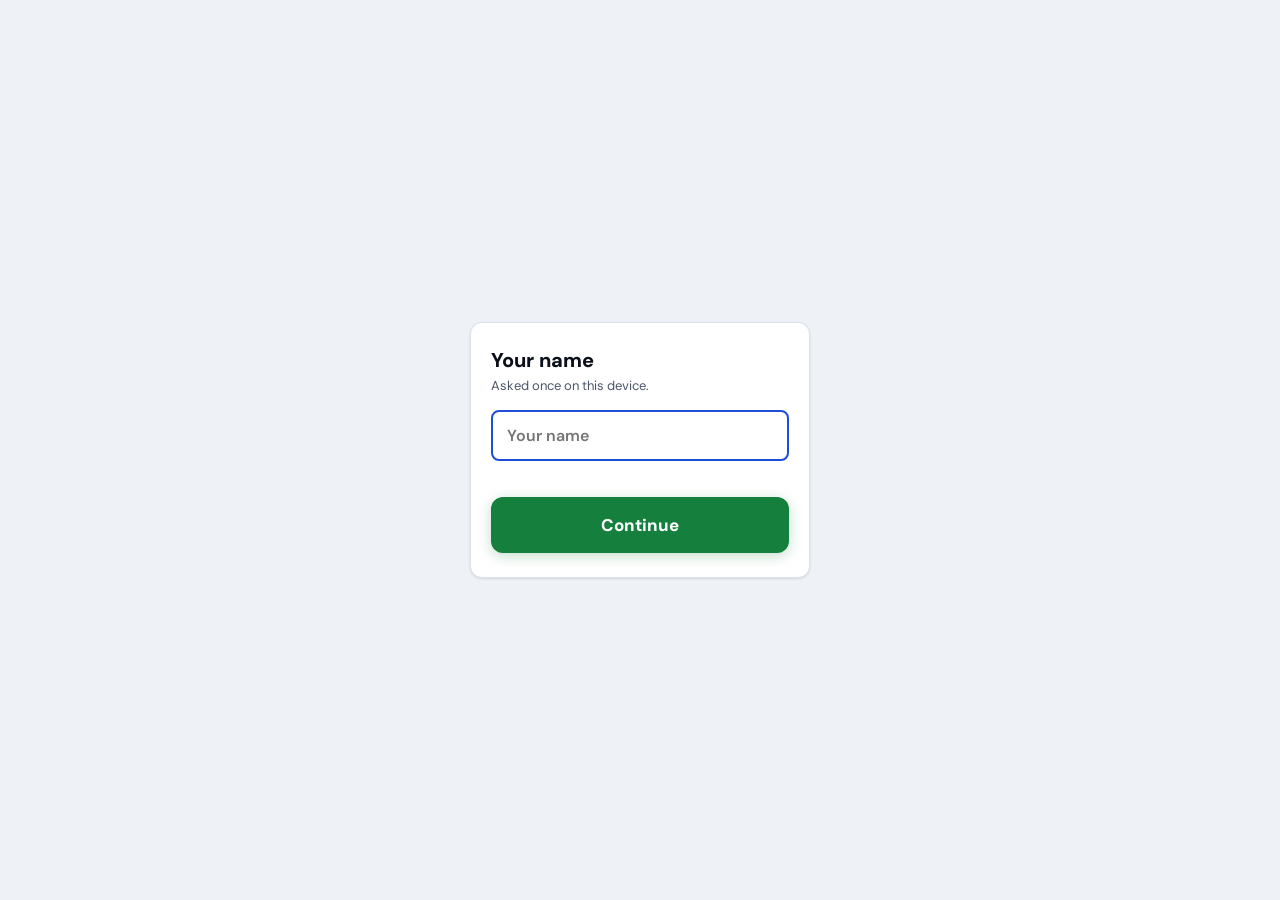
==== index.html @ d36a754a "Make dispatch and LR saves instant; show cached board on open Saves now update the screen immediatel" ====
<!DOCTYPE html>
<html lang="en">
<head>
<meta charset="UTF-8"/>
<meta name="viewport" content="width=device-width,initial-scale=1,maximum-scale=1,user-scalable=no"/>
<meta name="mobile-web-app-capable" content="yes"/>
<meta name="apple-mobile-web-app-capable" content="yes"/>
<title>Gate Dispatch · SNT</title>
<link rel="preconnect" href="https://fonts.googleapis.com"/>
<link rel="preconnect" href="https://script.google.com"/>
<link rel="preconnect" href="https://script.googleusercontent.com" crossorigin/>
<link href="https://fonts.googleapis.com/css2?family=Barlow+Condensed:wght@600;700;800&family=DM+Sans:wght@400;500;600;700&display=swap" rel="stylesheet"/>
<link rel="stylesheet" href="app.css"/>
</head>
<body>

<header class="app-bar">
  <span class="bar-logo">SNT</span>
  <span class="bar-title">Gate Dispatch</span>
  <span class="status-dot" id="statusDot"></span>
  <span class="bar-clock" id="clock">--:--</span>
  <button class="who-btn" id="whoBtn" onclick="showGate('')"></button>
  <button class="refresh-btn" id="refreshBtn" onclick="loadData()" aria-label="Refresh">↻</button>
</header>

<div class="veh-panel" id="vehPanel">
  <button class="veh-toggle" onclick="document.getElementById('vehPanel').classList.toggle('open')">
    <span style="font-size:20px">🚛</span>
    <span class="veh-toggle-title">Vehicle Load · today</span>
    <span class="veh-toggle-summary" id="vehSummary">–</span>
    <span class="veh-toggle-chevron">⌄</span>
  </button>
  <div class="veh-body">
    <div class="veh-row">
      <div class="veh-card big"><span class="veh-icon">🚛</span><span class="veh-name">BIG</span>
        <span class="veh-cases" id="bigCases">0</span><span class="veh-cases-label">cases</span></div>
      <div class="veh-card small"><span class="veh-icon">🚐</span><span class="veh-name">SMALL</span>
        <span class="veh-cases" id="smallCases">0</span><span class="veh-cases-label">cases</span></div>
    </div>
  </div>
</div>

<div class="chips-row" id="chips"></div>

<div class="tab-row">
  <button class="tab-btn active no-urgent" id="tabPending" onclick="setTab('pending')">Pending <span class="tab-badge" id="cntPending">0</span></button>
  <button class="tab-btn no-urgent" id="tabDone" onclick="setTab('done')">Dispatched today <span class="tab-badge" id="cntDone">0</span></button>
</div>

<div class="search-row">
  <span class="search-icon">🔍</span>
  <input type="search" id="searchInput" class="search-input" placeholder="Search party name, bill no, city…" oninput="render()"/>
</div>

<main class="list" id="list">
  <div class="empty"><div class="empty-icon">🔌</div><div class="empty-title">Connecting…</div><div class="empty-sub">Please wait</div></div>
</main>

<script src="app.js"></script>
<script>
document.body.insertAdjacentHTML('beforeend', GATE_HTML);

const S_READY = 'Ready to dispatch';
const COMPANIES = ['All', 'SNT', 'MRS'];
const AREAS = ['Sarkhej', 'Aslali'];
const VEHICLES = [['big', '🚛 Big'], ['small', '🚐 Small'], ['self', '🧍 Self']];

let records = [], packing = [], transports = [];
let activeTab = 'pending', coFilter = 'All', openId = null, lastDispId = null;
const draft = {};   // key -> what the gatekeeper has chosen so far on that card

$('chips').innerHTML = COMPANIES.map(c =>
  `<button class="chip${c === coFilter ? ' active' : ''}" data-co="${c}" onclick="setCo('${c}')">${c}</button>`).join('');

function setCo(c) { coFilter = c; document.querySelectorAll('.chip').forEach(b => b.classList.toggle('active', b.dataset.co === c)); render(); }
function setTab(t) {
  activeTab = t;
  $('tabPending').classList.toggle('active', t === 'pending');
  $('tabDone').classList.toggle('active', t === 'done');
  render();
}

function useBoard(d) {
  records = d.records; packing = d.packing || []; transports = d.transports || [];
  applyPending();
  render();
}

// How a save not yet confirmed by the sheet changes what is on screen.
function applyOp(op) {
  const p = op.params, r = records.find(x => x.key === p.key);
  if (!r) return;
  if (p.action === 'dispatch') {
    if (!isPending(r)) return;
    const sent = { status: 'Dispatched', dispatchTransport: p.transport, vehicle: p.vehicle, area: p.area, dispatchedAt: op.local.at };
    Object.assign(r, sent, { dispatchCases: p.cases, remark: p.remark });
    p.with.split(',').filter(Boolean).forEach(k => {
      let o = records.find(x => x.key === k);
      const pi = packing.findIndex(x => x.key === k);
      if (!o && pi >= 0) { o = packing.splice(pi, 1)[0]; records.push(o); }
      if (o) Object.assign(o, sent, { sentWith: r.billNo });
    });
  } else if (p.action === 'undo') {
    Object.assign(r, { status: S_READY, dispatchTransport: '', vehicle: '', area: '', dispatchCases: '', remark: '', dispatchedAt: '' });
  }
}
function stamp() {
  const n = new Date();
  return today() + ' ' + pad(n.getHours()) + ':' + pad(n.getMinutes()) + ':' + pad(n.getSeconds());
}

const isPending = (r) => r.status === S_READY;
const sentCases = (r) => parseInt(r.dispatchCases || r.cases, 10) || 0;

function visible() {
  const q = $('searchInput').value.trim().toLowerCase();
  return records.filter(r => (coFilter === 'All' || r.company === coFilter) &&
    (!q || [r.party, r.billNo, r.city, r.suggested, r.dispatchTransport].join(' ').toLowerCase().includes(q)));
}

function render() {
  const inCo = records.filter(r => coFilter === 'All' || r.company === coFilter);
  $('cntPending').textContent = inCo.filter(isPending).length;
  $('cntDone').textContent = inCo.filter(r => !isPending(r)).length;

  const done = records.filter(r => !isPending(r));
  const big = done.filter(r => r.vehicle === 'big').reduce((s, r) => s + sentCases(r), 0);
  const small = done.filter(r => r.vehicle === 'small').reduce((s, r) => s + sentCases(r), 0);
  $('bigCases').textContent = big; $('smallCases').textContent = small;
  $('vehSummary').textContent = `Big: ${big}c · Small: ${small}c`;

  const vis = visible(), q = $('searchInput').value.trim();
  let html = '';
  if (activeTab === 'pending') {
    const list = vis.filter(isPending).sort(byName);
    if (!list.length) {
      html = q
        ? `<div class="empty"><div class="empty-icon">🔍</div><div class="empty-title">No results</div><div class="empty-sub">Nothing matches "<b>${esc(q)}</b>"</div></div>`
        : `<div class="empty"><div class="empty-icon">✅</div><div class="empty-title">All clear!</div><div class="empty-sub">Nothing waiting to be dispatched</div></div>`;
    } else {
      html = `<div class="sec-label">PENDING &nbsp;${list.length}</div>` + list.map(pendingCard).join('');
    }
  } else {
    const list = vis.filter(r => !isPending(r)).sort((a, b) => b.dispatchedAt.localeCompare(a.dispatchedAt));
    html = list.length
      ? `<div class="sec-label lgreen">✓ DISPATCHED TODAY &nbsp;${list.length}</div>` + list.map(doneCard).join('')
      : `<div class="empty"><div class="empty-icon">📋</div><div class="empty-title">No dispatches yet today</div><div class="empty-sub">Dispatched bills will appear here</div></div>`;
  }
  $('list').innerHTML = html;
  if (lastDispId) {
    const el = document.querySelector(`[data-id="${CSS.escape(lastDispId)}"]`);
    if (el) el.classList.add('highlight');
    lastDispId = null;
  }
}

function getDraft(r) {
  return draft[r.key] || (draft[r.key] = { transport: r.suggested || '', other: '', cases: r.cases || '', vehicle: '', area: '', remark: '', with: {} });
}

function pendingCard(r) {
  const d = getDraft(r), k = esc(r.key);
  const list = transports.slice();
  if (r.suggested && !list.includes(r.suggested)) list.unshift(r.suggested);
  const others = records.filter(isPending).concat(packing)
    .filter(o => o.key !== r.key && o.party === r.party && o.firm === r.firm);
  const changed = r.suggested && d.transport && d.transport !== r.suggested;
  return `
<div class="card${openId === r.key ? ' open' : ''}" data-id="${k}">
  <div class="card-head" onclick="toggleCard('${k}')">
    <div class="card-main">
      <div class="party-name">${esc(r.party || '(party not read)')}</div>
      <div class="cases-row"><span class="cases-badge">📦 ${esc(r.cases || '—')} cases</span></div>
      <div class="bill-info-row">
        <span class="co-badge ${coClass(r.company)}">${esc(r.company)}</span>
        <span class="bill-no-chip">#${esc(r.billNo)}</span>
        <span class="ic blue">🚛 ${esc(r.suggested || '—')}</span>
        ${r.city ? `<span class="ic">📍 ${esc(r.city)}</span>` : ''}
        ${r.billDate ? `<span class="ic">📅 ${esc(r.billDate)}</span>` : ''}
      </div>
    </div>
    <div class="chevron">⌄</div>
  </div>
  <div class="card-body">
    <div class="field-lbl">Transport</div>
    <select class="t-select" onchange="setD('${k}','transport',this.value)">
      ${d.transport ? '' : '<option value="" selected>Choose transport…</option>'}
      ${list.map(t => `<option value="${esc(t)}"${t === d.transport ? ' selected' : ''}>${esc(t)}</option>`).join('')}
      <option value="__other"${d.transport === '__other' ? ' selected' : ''}>Other (type the name)…</option>
    </select>
    ${d.transport === '__other' ? `<input class="t-input" style="margin-top:8px" placeholder="Transport name" value="${esc(d.other)}" oninput="draft['${k}'].other=this.value">` : ''}
    <div class="t-warn${changed ? ' show' : ''}">⚠ Suggested was: <b>${esc(r.suggested || 'None')}</b></div>

    <div class="field-lbl" style="margin-top:14px">Cases being sent <span style="color:var(--red)">*</span></div>
    <input class="t-input" id="cs-${k}" inputmode="numeric" value="${esc(d.cases)}" oninput="draft['${k}'].cases=this.value">

    <div class="field-lbl" style="margin-top:14px">Load into vehicle <span style="color:var(--red)">*</span></div>
    <div class="veh-pick" id="vp-${k}">
      ${VEHICLES.map(([v, n]) => `<button class="veh-pick-btn${d.vehicle === v ? ' sel-' + v : ''}" onclick="setD('${k}','vehicle','${v}')">${n}</button>`).join('')}
    </div>

    <div class="field-lbl" style="margin-top:14px">Transport Area <span style="color:var(--red)">*</span></div>
    <div class="area-pick" id="ap-${k}">
      ${AREAS.map(a => `<button class="area-btn${d.area === a ? ' sel' : ''}" onclick="setD('${k}','area','${a}')">📍 ${a}</button>`).join('')}
    </div>

    ${others.length ? `<div class="field-lbl" style="margin-top:14px">Other bills of this party going together</div>
      ${others.map(o => `<label class="with-item"><input type="checkbox"${d.with[o.key] ? ' checked' : ''} onchange="draft['${k}'].with['${esc(o.key)}']=this.checked">
        <span>#${esc(o.billNo)} · ${esc(o.billDate)} · ${parseInt(o.cases, 10) > 0 ? esc(o.cases) + ' cases' : 'no cases on bill'}</span></label>`).join('')}` : ''}

    <div class="field-lbl" style="margin-top:14px">Remark (optional)</div>
    <input class="t-input" placeholder="Anything to note" value="${esc(d.remark)}" oninput="draft['${k}'].remark=this.value">

    <button class="disp-btn" id="db-${k}" onclick="doDispatch('${k}')">✓ &nbsp;Dispatch Now</button>
  </div>
</div>`;
}

function doneCard(r) {
  const k = esc(r.key);
  const changed = r.dispatchTransport && r.suggested && r.dispatchTransport !== r.suggested;
  const vehTag = r.vehicle === 'big' ? '<span class="veh-tag-big">🚛 BIG</span>'
    : r.vehicle === 'small' ? '<span class="veh-tag-small">🚐 SMALL</span>'
    : r.vehicle === 'self' ? '<span class="done-transport">🧍 SELF</span>' : '';
  const canUndo = !r.lrNo && !r.sentWith;
  return `
<div class="done-card" data-id="${k}">
  <div class="done-top">
    <div class="done-name">${esc(r.party)}</div>
    <div class="done-row1">
      <span class="done-cases">📦 ${esc(r.dispatchCases || r.cases || '—')} cases</span>
      <span class="done-time">⏱ ${esc(String(r.dispatchedAt).substring(11, 16))}</span>
      <span class="done-transport">🚛 ${esc(r.dispatchTransport || '—')}</span>
      ${vehTag}
      ${r.area ? `<span class="ic" style="font-size:11px">📍 ${esc(r.area)}</span>` : ''}
      ${changed ? `<span class="was-chip">was: ${esc(r.suggested)}</span>` : ''}
    </div>
    <div class="done-row2">
      <span class="co-badge ${coClass(r.company)}">${esc(r.company)}</span>
      <span class="bill-no-chip">#${esc(r.billNo)}</span>
      ${r.city ? `<span class="ic" style="font-size:11px">📍 ${esc(r.city)}</span>` : ''}
      ${r.sentWith ? `<span class="note-chip">went with #${esc(r.sentWith)}</span>` : ''}
      ${r.lrNo ? `<span class="lr-chip">LR ${esc(r.lrNo)}</span>` : ''}
      ${isSaving(r.key) ? '<span class="note-chip">⏳ saving…</span>' : ''}
    </div>
    ${r.remark ? `<div class="done-remark">📝 ${esc(r.remark)}</div>` : ''}
  </div>
  ${canUndo ? `<button class="undo-btn" onclick="doUndo('${k}')">
    <span class="undo-icon">↩</span>
    <span class="undo-text"><span class="undo-label">Undo Dispatch</span>
    <span class="undo-sub">Move back to Pending · change transport, vehicle or area</span></span>
  </button>` : ''}
</div>`;
}

function toggleCard(key) {
  openId = openId === key ? null : key;
  render();
  if (openId) document.querySelector(`[data-id="${CSS.escape(key)}"]`)?.scrollIntoView({ behavior: 'smooth', block: 'nearest' });
}
function setD(key, field, value) { draft[key][field] = value; render(); }

function doDispatch(key) {
  const r = records.find(x => x.key === key), d = draft[key];
  const transport = d.transport === '__other' ? d.other.trim() : d.transport;
  const cases = parseInt(d.cases, 10);
  let err = '';
  if (!transport) err = 'Select a transport first';
  else if (!(cases > 0)) err = 'Enter the number of cases being sent';
  else if (!d.vehicle) err = 'Select a vehicle (Big / Small / Self)';
  else if (!d.area) err = 'Select a transport area';
  if (err) {
    if (!(cases > 0)) document.getElementById('cs-' + key)?.classList.add('required-err');
    if (!d.vehicle) document.getElementById('vp-' + key)?.querySelectorAll('button').forEach(b => b.classList.add('required-err'));
    if (!d.area) document.getElementById('ap-' + key)?.querySelectorAll('button').forEach(b => b.classList.add('required-err'));
    toast(err, 'err'); return;
  }
  const params = { action: 'dispatch', key, transport, vehicle: d.vehicle, area: d.area, cases: String(cases),
    remark: d.remark.trim(), by: store.get('name'), with: Object.keys(d.with).filter(x => d.with[x]).join(',') };
  delete draft[key]; openId = null;
  enqueue(params, '#' + r.billNo, { at: stamp() });
  render();
  toast('✓ ' + r.billNo + ' dispatched', 'ok');
}

function doUndo(key) {
  const r = records.find(x => x.key === key);
  enqueue({ action: 'undo', key }, 'Undo #' + r.billNo);
  lastDispId = key;
  setTab('pending');
  toast('↩ ' + r.billNo + ' back to pending', 'ok');
}

startApp('', useBoard);
setInterval(() => { if (!sending && !openId && store.get('name')) loadData(); }, 60000);
</script>
</body>
</html>
---- app.css ----
*,*::before,*::after{box-sizing:border-box;margin:0;padding:0;-webkit-tap-highlight-color:transparent}
:root{
  --bg:#EEF1F5;
  --surface:#FFF;
  --border:#DDE2EC;
  --border-strong:#B8C0CE;
  --text:#0B0F1A;
  --t2:#4A5568;
  --t3:#9AA3B2;
  --red:#D92B2B;--red-bg:#FFF1F1;--red-lt:#FECACA;
  --green:#15803D;--green-bg:#F0FDF6;--green-lt:#BBF7D0;--green-dk:#0D5C2E;
  --amber:#B45309;--amber-bg:#FFFAEB;--amber-lt:#FDE68A;
  --blue:#1D4ED8;--blue-bg:#EFF6FF;
  --big:#1E40AF;--big-bg:#EFF6FF;--big-lt:#BFDBFE;
  --small:#5B21B6;--small-bg:#F5F3FF;--small-lt:#C4B5FD;
  --s1:0 1px 3px rgba(0,0,0,.08),0 1px 2px rgba(0,0,0,.04);
  --r:12px;--rs:8px
}
html{font-size:16px}
body{background:var(--bg);font-family:'DM Sans',system-ui,sans-serif;color:var(--text);min-height:100vh;-webkit-font-smoothing:antialiased}

/* ─── APP BAR ─────── */
.app-bar{background:var(--surface);border-bottom:1.5px solid var(--border);height:56px;padding:0 14px;display:flex;align-items:center;gap:10px;position:sticky;top:0;z-index:200;box-shadow:0 1px 4px rgba(0,0,0,.08)}
.bar-logo{background:var(--amber);color:#fff;font-family:'Barlow Condensed',sans-serif;font-weight:800;font-size:13px;letter-spacing:2px;padding:4px 10px;border-radius:6px;flex-shrink:0}
.bar-title{font-weight:700;font-size:16px;flex:1}
.bar-clock{font-family:'Barlow Condensed',sans-serif;font-weight:700;font-size:19px;color:var(--t2);flex-shrink:0}
.refresh-btn{background:var(--bg);border:1.5px solid var(--border);color:var(--t2);width:40px;height:40px;border-radius:10px;font-size:20px;cursor:pointer;display:flex;align-items:center;justify-content:center;flex-shrink:0}
.refresh-btn:active{background:var(--border)}
.refresh-btn.spin{animation:spin .7s linear infinite}
@keyframes spin{to{transform:rotate(360deg)}}

/* ─── BANNER ──────── */
/* status dot in app bar */
.status-dot{width:9px;height:9px;border-radius:50%;flex-shrink:0;background:var(--amber);transition:background .3s}
.status-dot.ok {background:var(--green)}
.status-dot.err{background:var(--red)}
@keyframes blink{0%,100%{opacity:1}50%{opacity:.25}}

/* ─── VEHICLE PANEL ── */
.veh-panel{background:var(--surface);border-bottom:2px solid var(--border)}
.veh-toggle{width:100%;padding:10px 14px;display:flex;align-items:center;gap:10px;background:none;border:none;font-family:inherit;cursor:pointer;text-align:left}
.veh-toggle-title{font-size:13px;font-weight:700;color:var(--t2);flex:1}
.veh-toggle-summary{font-size:12px;color:var(--t3)}
.veh-toggle-chevron{color:var(--t3);font-size:18px;transition:transform .2s}
.veh-panel.open .veh-toggle-chevron{transform:rotate(180deg)}
.veh-body{display:none;padding:0 12px 12px}
.veh-panel.open .veh-body{display:block}

/* Side by side vehicle cards */
.veh-row{display:flex;gap:10px}
.veh-card{flex:1;border-radius:var(--r);padding:13px;border:2px solid;text-align:center}
.veh-card.big  {background:var(--big-bg);border-color:var(--big-lt)}
.veh-card.small{background:var(--small-bg);border-color:var(--small-lt)}
.veh-icon{font-size:20px;display:block;margin-bottom:4px}
.veh-name{font-family:'Barlow Condensed',sans-serif;font-weight:800;font-size:14px;letter-spacing:.5px;display:block;margin-bottom:8px}
.veh-card.big  .veh-name{color:var(--big)}
.veh-card.small .veh-name{color:var(--small)}
.veh-cases{font-family:'Barlow Condensed',sans-serif;font-weight:800;font-size:28px;display:block;line-height:1}
.veh-card.big   .veh-cases{color:var(--big)}
.veh-card.small .veh-cases{color:var(--small)}
.veh-cases-label{font-size:10px;font-weight:600;color:var(--t3);letter-spacing:.5px;text-transform:uppercase;display:block;margin-top:3px}

/* Transport search inside card */
.tr-search{width:100%;padding:10px 13px;font-size:15px;font-family:inherit;background:var(--bg);border:1.5px solid var(--border);border-radius:var(--rs);outline:none;color:var(--text);margin-bottom:6px}
.tr-search:focus{border-color:var(--blue);background:#fff}
.tr-search::placeholder{color:var(--t3)}
.tr-list{max-height:180px;overflow-y:auto;border:2px solid var(--border-strong);border-radius:var(--rs);background:var(--surface)}
.tr-item{padding:12px 14px;font-size:15px;font-weight:600;cursor:pointer;border-bottom:1px solid var(--border)}
.tr-item:last-child{border-bottom:none}
.tr-item:active{background:var(--bg)}
.tr-item.selected{background:var(--blue-bg);color:var(--blue)}
.tr-none{padding:12px 14px;font-size:13px;color:var(--t3);font-style:italic}

/* Vehicle picker inside card */
.veh-pick{display:flex;gap:8px;margin-top:12px}
.veh-pick-btn{flex:1;padding:11px 6px;border-radius:var(--rs);font-size:13px;font-weight:700;font-family:inherit;border:2px solid var(--border);background:var(--bg);color:var(--t2);cursor:pointer;text-align:center;transition:all .15s;line-height:1.3}
.veh-pick-btn.sel-big  {background:var(--big-bg);border-color:var(--big);color:var(--big)}
.veh-pick-btn.sel-small{background:var(--small-bg);border-color:var(--small);color:var(--small)}
.veh-pick-btn.sel-self {background:#F0FDF6;border-color:var(--green-lt);color:var(--green)}
.veh-pick-btn.required-err{border-color:var(--red)!important;background:var(--red-bg)!important}

/* Area picker */
.area-pick{display:flex;gap:8px;margin-top:8px}
.area-btn{flex:1;padding:12px 8px;border-radius:var(--rs);font-size:14px;font-weight:700;font-family:inherit;border:2px solid var(--border);background:var(--bg);color:var(--t2);cursor:pointer;text-align:center;transition:all .15s}
.area-btn.sel{background:#FFF7ED;border-color:#FDBA74;color:#9A3412}
.area-btn.required-err{border-color:var(--red)!important;background:var(--red-bg)!important}

/* ─── STATS ───────── */
/* ─── COMPANY FILTER CHIPS ── */
.chips-row{background:var(--surface);border-bottom:1.5px solid var(--border);padding:9px 12px;display:flex;gap:7px;overflow-x:auto;scrollbar-width:none}
.chips-row::-webkit-scrollbar{display:none}
.chip{border:1.5px solid var(--border);background:var(--surface);color:var(--t2);padding:7px 13px;border-radius:20px;font-size:13px;font-weight:700;font-family:inherit;cursor:pointer;white-space:nowrap;flex-shrink:0}
.chip:active{opacity:.7}
.chip.active{background:var(--text);color:#fff;border-color:var(--text)}

/* ─── PENDING/COMPLETED TABS ─── */
.tab-row{background:var(--surface);border-bottom:2px solid var(--border);padding:0 14px;display:flex;gap:0}
.tab-btn{
  padding:12px 16px;font-size:14px;font-weight:700;font-family:inherit;
  background:none;border:none;border-bottom:3px solid transparent;
  cursor:pointer;color:var(--t3);margin-bottom:-2px;
  display:flex;align-items:center;gap:8px;transition:color .15s
}
.tab-btn.active{color:var(--text);border-bottom-color:var(--text)}
.tab-badge{
  font-size:11px;font-weight:800;
  min-width:20px;height:20px;padding:0 6px;border-radius:10px;
  display:inline-flex;align-items:center;justify-content:center;
  background:var(--border);color:var(--t3)
}
.tab-btn.active .tab-badge{background:var(--red);color:#fff}
.tab-btn.active.no-urgent .tab-badge{background:var(--text);color:#fff}

/* ─── SEARCH ──────── */
.search-row{background:var(--surface);border-bottom:2px solid var(--border);padding:11px 12px;position:relative}
.search-icon{position:absolute;left:25px;top:50%;transform:translateY(-50%);color:var(--t3);font-size:18px;pointer-events:none}
.search-input{width:100%;padding:14px 14px 14px 44px;font-size:17px;font-family:inherit;background:var(--bg);border:2px solid var(--border-strong);border-radius:10px;outline:none;color:var(--text)}
.search-input:focus{border-color:var(--blue);background:#fff}
.search-input::placeholder{color:var(--t3)}

/* ─── LIST ────────── */
.list{padding:12px 11px 90px}
.sec-label{font-size:11px;font-weight:700;text-transform:uppercase;letter-spacing:1px;color:var(--t3);padding:6px 3px 8px;display:flex;align-items:center;gap:8px}
.sec-label::after{content:'';flex:1;height:1px;background:var(--border)}
.sec-label.lred{color:var(--red)}
.sec-label.lgreen{color:var(--green)}

/* ─── PENDING CARD ── */
.card{background:var(--surface);border-radius:var(--r);border:1.5px solid var(--border);margin-bottom:10px;overflow:hidden;box-shadow:var(--s1)}
.card.urgent{border-left:4px solid var(--red);background:var(--red-bg)}

.card-head{padding:16px 14px 14px;cursor:pointer;user-select:none;display:flex;gap:10px;align-items:flex-start}
.card-main{flex:1;min-width:0}
.chevron{color:var(--t3);font-size:24px;flex-shrink:0;padding-top:2px;transition:transform .2s}
.card.open>.card-head .chevron{transform:rotate(180deg)}

/* Party name — large and bold, easy to read */
.party-name{font-size:22px;font-weight:800;color:var(--text);margin-bottom:8px;line-height:1.2;word-break:break-word}
.cases-row{display:flex;align-items:center;gap:8px;margin-bottom:10px;flex-wrap:wrap}
.cases-badge{background:var(--text);color:#fff;font-family:'Barlow Condensed',sans-serif;font-weight:800;font-size:17px;padding:5px 13px;border-radius:8px;letter-spacing:.3px}
.urgent-tag{background:var(--red);color:#fff;font-size:11px;font-weight:800;padding:4px 10px;border-radius:6px}

.bill-info-row{display:flex;flex-wrap:wrap;gap:5px;align-items:center}
.co-badge{font-size:11px;font-weight:700;padding:3px 8px;border-radius:6px;border:1.5px solid;white-space:nowrap}
.co-SNT    {background:#FFFBEB;color:#92400E;border-color:#FCD34D}
.co-MaaRani{background:#FFF0F6;color:#9D174D;border-color:#F9A8D4}
.co-Lupin  {background:var(--blue-bg);color:#1E40AF;border-color:#BFDBFE}
.co-Sun    {background:#FFF7ED;color:#9A3412;border-color:#FDBA74}
.co-Torque {background:#F5F3FF;color:#5B21B6;border-color:#C4B5FD}
.bill-no-chip{font-family:'Barlow Condensed',monospace;font-size:13px;font-weight:700;color:var(--t2);background:var(--bg);border:1.5px solid var(--border);padding:3px 8px;border-radius:6px}
.ic{background:var(--bg);border:1.5px solid var(--border);border-radius:16px;padding:4px 9px;font-size:11.5px;color:var(--t2);font-weight:500;display:inline-flex;align-items:center;gap:3px}
.ic.blue{background:var(--blue-bg);border-color:#BFDBFE;color:#1E40AF;font-weight:700}

/* ─── CARD BODY ───── */
.card-body{display:none;padding:14px 13px 15px;border-top:1.5px solid var(--border)}
.card.open .card-body{display:block}
.field-lbl{font-size:11px;font-weight:700;color:var(--t2);text-transform:uppercase;letter-spacing:.6px;margin-bottom:7px}
.t-select{width:100%;padding:13px 14px;font-size:16px;font-family:inherit;font-weight:600;background:var(--surface);border:2px solid var(--border-strong);border-radius:var(--rs);color:var(--text);outline:none}
.t-select:focus{border-color:var(--blue)}
.t-warn{display:none;font-size:12px;font-weight:600;color:var(--amber);margin-top:6px;padding:7px 10px;background:var(--amber-bg);border-radius:6px;border-left:3px solid var(--amber)}
.t-warn.show{display:block}

/* Vehicle picker inside card — handled above */

.disp-btn{width:100%;padding:17px;background:var(--green);color:#fff;border:none;border-radius:var(--r);font-size:17px;font-weight:800;font-family:inherit;cursor:pointer;margin-top:12px;display:flex;align-items:center;justify-content:center;gap:8px;box-shadow:0 3px 14px rgba(21,128,61,.25)}
.disp-btn:active{opacity:.85}

/* ─── DONE CARD ───── */
.done-card{background:var(--green-bg);border:1.5px solid var(--green-lt);border-radius:var(--r);margin-bottom:10px;overflow:hidden;box-shadow:var(--s1)}
.done-card.highlight{animation:pulse-g 1.2s ease-out}
@keyframes pulse-g{0%{box-shadow:0 0 0 0 rgba(21,128,61,.5)}60%{box-shadow:0 0 0 8px rgba(21,128,61,0)}100%{box-shadow:var(--s1)}}

.done-top{padding:13px 13px 11px}
.done-name{font-size:18px;font-weight:800;color:var(--green-dk);margin-bottom:7px;line-height:1.25}
.done-row1{display:flex;align-items:center;gap:7px;flex-wrap:wrap;margin-bottom:8px}
.done-cases{background:var(--green);color:#fff;font-family:'Barlow Condensed',sans-serif;font-weight:800;font-size:15px;padding:3px 10px;border-radius:7px}
.done-time{background:#DCFCE7;border:1.5px solid var(--green-lt);border-radius:16px;padding:4px 10px;font-family:'Barlow Condensed',monospace;font-size:13px;color:var(--green-dk);font-weight:700}
.done-transport{background:#DCFCE7;border:1.5px solid var(--green-lt);border-radius:16px;padding:4px 10px;font-size:12px;color:var(--green-dk);font-weight:700;display:inline-flex;align-items:center;gap:3px}
.veh-tag-big  {background:var(--big-bg);border:1.5px solid var(--big-lt);border-radius:16px;padding:4px 10px;font-size:12px;color:var(--big);font-weight:700}
.veh-tag-small{background:var(--small-bg);border:1.5px solid var(--small-lt);border-radius:16px;padding:4px 10px;font-size:12px;color:var(--small);font-weight:700}
.done-row2{display:flex;align-items:center;gap:6px;flex-wrap:wrap}
.was-chip{background:var(--amber-bg);border:1.5px solid var(--amber-lt);border-radius:12px;padding:3px 8px;font-size:11px;color:var(--amber);font-weight:600}

/* Undo button — full width, always visible */
.undo-btn{
  display:flex;align-items:center;gap:10px;
  width:calc(100% - 26px);margin:0 13px 13px;
  padding:14px;background:#FEF3C7;border:2px solid #FCD34D;
  border-radius:var(--rs);cursor:pointer;font-family:inherit;color:#78350F;
  transition:background .15s
}
.undo-btn:active{background:#FDE68A}
.undo-btn.disabled{opacity:.4;pointer-events:none}
.undo-icon{font-size:18px}
.undo-text{flex:1;text-align:left}
.undo-label{font-size:14px;font-weight:800;display:block}
.undo-sub{font-size:11px;font-weight:500;color:#92400E;display:block;margin-top:1px}

/* ─── SETTINGS OVERLAY ── */
.settings-overlay{position:fixed;inset:0;background:rgba(0,0,0,.5);z-index:500;display:flex;align-items:flex-end}
.settings-sheet{background:var(--surface);border-radius:20px 20px 0 0;padding:24px 18px 36px;width:100%}
.settings-title{font-size:18px;font-weight:800;margin-bottom:6px}
.settings-sub{font-size:13px;color:var(--t2);margin-bottom:18px;line-height:1.6}
.settings-label{font-size:11px;font-weight:700;color:var(--t2);text-transform:uppercase;letter-spacing:.6px;margin-bottom:7px}
.settings-input{width:100%;padding:13px 14px;font-size:13px;font-family:monospace;background:var(--bg);border:2px solid var(--border-strong);border-radius:var(--rs);color:var(--text);outline:none;word-break:break-all}
.settings-input:focus{border-color:var(--blue)}
.settings-save{width:100%;padding:16px;background:var(--amber);color:#fff;border:none;border-radius:var(--r);font-size:16px;font-weight:800;font-family:inherit;cursor:pointer;margin-top:14px}
.settings-save:active{opacity:.85}
.settings-btn{background:var(--bg);border:1.5px solid var(--border);color:var(--t2);width:40px;height:40px;border-radius:10px;font-size:18px;cursor:pointer;display:flex;align-items:center;justify-content:center;flex-shrink:0}
.empty{text-align:center;padding:60px 20px 40px}
.empty-icon{font-size:52px;margin-bottom:14px}
.empty-title{font-size:18px;font-weight:700;color:var(--t2);margin-bottom:6px}
.empty-sub{font-size:14px;color:var(--t3)}

/* ─── TOAST ───────── */
.toast{position:fixed;bottom:22px;left:50%;transform:translateX(-50%);padding:12px 22px;border-radius:24px;font-weight:700;font-size:13.5px;z-index:999;box-shadow:0 4px 14px rgba(0,0,0,.15);white-space:nowrap;pointer-events:none;opacity:0;transition:opacity .2s;max-width:92vw}
.toast.show{opacity:1}
.toast.ok  {background:#052E16;color:#D1FAE5}
.toast.err {background:#7F1D1D;color:#FEE2E2}
.toast.info{background:#1E1B4B;color:#EDE9FE}

/* ─── ADDITIONS FOR THE NEW FLOW ─── */
.co-MRS{background:#FFF0F6;color:#9D174D;border-color:#F9A8D4}
.co-SNTCash{background:#ECFDF5;color:#065F46;border-color:#6EE7B7}
.nav-link{font-size:13px;font-weight:700;color:var(--blue);text-decoration:none;white-space:nowrap;flex-shrink:0;padding:8px 4px}
.who-btn{background:var(--bg);border:1.5px solid var(--border);color:var(--t2);height:40px;padding:0 12px;border-radius:10px;font-size:13px;font-weight:700;font-family:inherit;cursor:pointer;flex-shrink:0;max-width:96px;overflow:hidden;text-overflow:ellipsis;white-space:nowrap}
.t-input{width:100%;padding:13px 14px;font-size:16px;font-family:inherit;font-weight:600;background:var(--surface);border:2px solid var(--border-strong);border-radius:var(--rs);color:var(--text);outline:none}
.t-input:focus{border-color:var(--blue)}
.t-input.required-err{border-color:var(--red);background:var(--red-bg)}
.with-item{display:flex;align-items:center;gap:12px;padding:12px 13px;border:2px solid var(--border);border-radius:var(--rs);margin-bottom:7px;font-size:14px;font-weight:600;cursor:pointer;background:var(--bg)}
.with-item input{width:22px;height:22px;flex-shrink:0}
.disp-btn:disabled{opacity:.55}
.note-chip{background:var(--amber-bg);border:1.5px solid var(--amber-lt);border-radius:12px;padding:3px 8px;font-size:11px;color:var(--amber);font-weight:700}
.lr-chip{background:var(--green);color:#fff;border-radius:12px;padding:3px 9px;font-size:11px;font-weight:800}
.done-remark{font-size:12px;color:var(--green-dk);margin-top:8px;font-weight:500}
.lr-row{display:flex;gap:9px;margin-top:13px}
.lr-row .t-input{flex:1;min-width:0;font-size:18px}
.lr-save{background:var(--green);color:#fff;border:none;border-radius:var(--rs);font-size:16px;font-weight:800;font-family:inherit;padding:0 20px;cursor:pointer;flex-shrink:0}
.lr-save:disabled{opacity:.55}
.gate{position:fixed;inset:0;background:var(--bg);z-index:600;display:flex;align-items:center;justify-content:center;padding:20px}
.gate form{background:var(--surface);border:1.5px solid var(--border);border-radius:var(--r);padding:24px 20px;width:100%;max-width:340px;box-shadow:var(--s1)}
.gate h2{font-size:20px;font-weight:800;margin-bottom:4px}
.gate p{font-size:13px;color:var(--t2);margin-bottom:16px}
.gate .t-input{margin-bottom:10px}
.gate-err{color:var(--red);font-size:13px;font-weight:600;min-height:20px}
@media(min-width:760px){.list,.chips-row,.tab-row,.search-row,.veh-panel{max-width:760px;margin-left:auto;margin-right:auto}}
.bar-title{white-space:nowrap;overflow:hidden;text-overflow:ellipsis;min-width:0}
.sync-pill{font-size:11px;font-weight:700;color:var(--amber);background:var(--amber-bg);border:1.5px solid var(--amber-lt);border-radius:12px;padding:2px 8px;white-space:nowrap}
.sync-pill[hidden]{display:none}
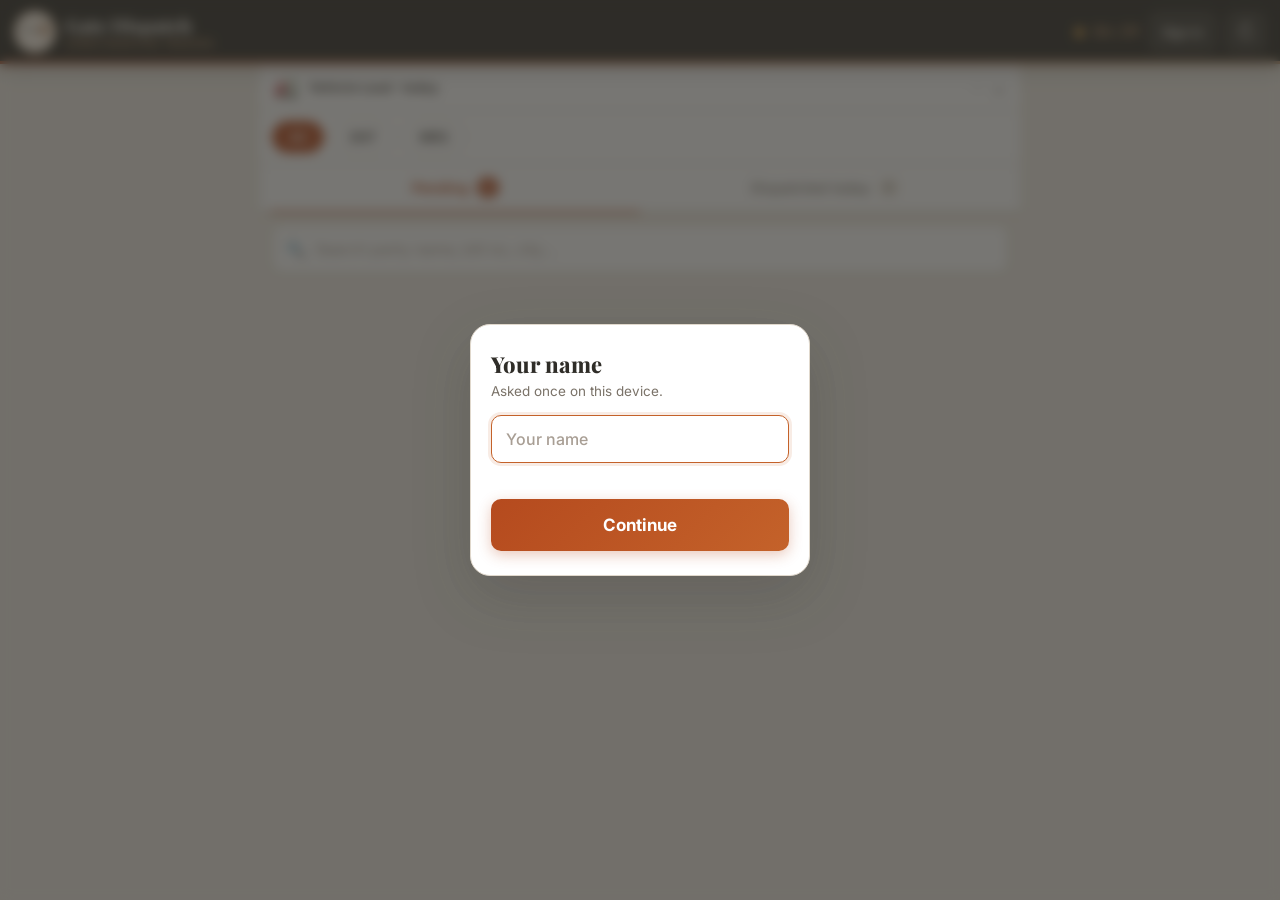
==== commit baa43b97: "Match the SNT website look: cream page, charcoal header with logo, terracotta accents Same colours a" ====
--- a/index.html
+++ b/index.html
@@ -9,14 +9,17 @@
 <link rel="preconnect" href="https://fonts.googleapis.com"/>
 <link rel="preconnect" href="https://script.google.com"/>
 <link rel="preconnect" href="https://script.googleusercontent.com" crossorigin/>
-<link href="https://fonts.googleapis.com/css2?family=Barlow+Condensed:wght@600;700;800&family=DM+Sans:wght@400;500;600;700&display=swap" rel="stylesheet"/>
+<link rel="preconnect" href="https://fonts.gstatic.com" crossorigin/>
+<link href="https://fonts.googleapis.com/css2?family=Playfair+Display:wght@800&family=Inter:wght@400;500;600;700&family=JetBrains+Mono:wght@500;700&display=swap" rel="stylesheet"/>
+<meta name="theme-color" content="#2f2d28"/>
+<link rel="icon" href="logo.png"/>
 <link rel="stylesheet" href="app.css"/>
 </head>
 <body>
 
 <header class="app-bar">
-  <span class="bar-logo">SNT</span>
-  <span class="bar-title">Gate Dispatch</span>
+  <span class="bar-logo"><img src="logo.png" alt="SNT"/></span>
+  <span class="bar-title"><b>Gate Dispatch</b><small>Shree Narayani Traders</small></span>
   <span class="status-dot" id="statusDot"></span>
   <span class="bar-clock" id="clock">--:--</span>
   <button class="who-btn" id="whoBtn" onclick="showGate('')"></button>
--- a/app.css
+++ b/app.css
@@ -1,249 +1,191 @@
+/* Same look as the SNT website (shreenarayanitraders.com): cream page, charcoal header, terracotta accents. */
 *,*::before,*::after{box-sizing:border-box;margin:0;padding:0;-webkit-tap-highlight-color:transparent}
 :root{
-  --bg:#EEF1F5;
-  --surface:#FFF;
-  --border:#DDE2EC;
-  --border-strong:#B8C0CE;
-  --text:#0B0F1A;
-  --t2:#4A5568;
-  --t3:#9AA3B2;
-  --red:#D92B2B;--red-bg:#FFF1F1;--red-lt:#FECACA;
-  --green:#15803D;--green-bg:#F0FDF6;--green-lt:#BBF7D0;--green-dk:#0D5C2E;
-  --amber:#B45309;--amber-bg:#FFFAEB;--amber-lt:#FDE68A;
-  --blue:#1D4ED8;--blue-bg:#EFF6FF;
-  --big:#1E40AF;--big-bg:#EFF6FF;--big-lt:#BFDBFE;
-  --small:#5B21B6;--small-bg:#F5F3FF;--small-lt:#C4B5FD;
-  --s1:0 1px 3px rgba(0,0,0,.08),0 1px 2px rgba(0,0,0,.04);
-  --r:12px;--rs:8px
+  --cream:#f7f3ed;--charcoal:#2f2d28;--charcoal-2:#4a4640;
+  --terra-1:#b54a1e;--terra-2:#c4622a;--terra-3:#c89a6e;--terra-lt:#f5e8dc;--terra-xlt:#faf3ec;
+  --bg:#f0ece4;--surface:#fff;--surface2:#faf8f5;--surface3:#f2ede5;
+  --border:#e0d8cc;--border-strong:#cec4b4;
+  --text:#2f2d28;--t2:#4a4640;--t3:#7a7268;--t4:#a89e94;
+  --red:#b91c1c;--red-bg:#fff5f5;--red-lt:#fecaca;
+  --green:#1a7a4a;--green-bg:#f3faf5;--green-lt:#bfe3cc;--green-dk:#14532d;
+  --amber:#7a4200;--amber-bg:#fff8ee;--amber-lt:#e8b87a;
+  --blue:#1e4e8c;--blue-bg:#eef4fb;
+  --big:#1e4e8c;--big-bg:#eef4fb;--big-lt:#bcd2ec;
+  --small:#6b3a8a;--small-bg:#f6f0fa;--small-lt:#d6c1e6;
+  --s1:0 1px 3px rgba(47,45,40,.07),0 1px 2px rgba(47,45,40,.04);
+  --s2:0 4px 14px rgba(47,45,40,.09),0 1px 4px rgba(47,45,40,.05);
+  --r:14px;--rs:10px;
+  --mono:'JetBrains Mono','Courier New',monospace;
+  --serif:'Playfair Display',Georgia,serif
 }
 html{font-size:16px}
-body{background:var(--bg);font-family:'DM Sans',system-ui,sans-serif;color:var(--text);min-height:100vh;-webkit-font-smoothing:antialiased}
+body{background:var(--bg);font-family:'Inter',system-ui,-apple-system,sans-serif;color:var(--text);min-height:100vh;-webkit-font-smoothing:antialiased}
+::selection{background:var(--terra-lt);color:var(--terra-1)}
+button{font-family:inherit}
 
-/* ─── APP BAR ─────── */
-.app-bar{background:var(--surface);border-bottom:1.5px solid var(--border);height:56px;padding:0 14px;display:flex;align-items:center;gap:10px;position:sticky;top:0;z-index:200;box-shadow:0 1px 4px rgba(0,0,0,.08)}
-.bar-logo{background:var(--amber);color:#fff;font-family:'Barlow Condensed',sans-serif;font-weight:800;font-size:13px;letter-spacing:2px;padding:4px 10px;border-radius:6px;flex-shrink:0}
-.bar-title{font-weight:700;font-size:16px;flex:1}
-.bar-clock{font-family:'Barlow Condensed',sans-serif;font-weight:700;font-size:19px;color:var(--t2);flex-shrink:0}
-.refresh-btn{background:var(--bg);border:1.5px solid var(--border);color:var(--t2);width:40px;height:40px;border-radius:10px;font-size:20px;cursor:pointer;display:flex;align-items:center;justify-content:center;flex-shrink:0}
-.refresh-btn:active{background:var(--border)}
+/* ─── HEADER ─── */
+.app-bar{background:var(--charcoal);height:64px;padding:0 14px;display:flex;align-items:center;gap:10px;position:sticky;top:0;z-index:200;box-shadow:0 2px 20px rgba(0,0,0,.25)}
+.app-bar::after{content:'';position:absolute;left:0;right:0;bottom:0;height:3px;background:linear-gradient(90deg,var(--terra-1),var(--terra-2) 50%,var(--terra-3))}
+.bar-logo{width:42px;height:42px;border-radius:50%;flex-shrink:0;overflow:hidden;background:var(--cream);border:2px solid rgba(200,154,110,.45);box-shadow:0 0 0 3px rgba(200,154,110,.12),0 3px 10px rgba(0,0,0,.35)}
+.bar-logo img{width:100%;height:100%;object-fit:cover;display:block}
+.bar-title{flex:1;min-width:0;line-height:1.1;white-space:nowrap;overflow:hidden}
+.bar-title b{display:block;font-family:var(--serif);font-weight:800;font-size:19px;color:var(--cream);overflow:hidden;text-overflow:ellipsis}
+.bar-title small{display:block;font-size:9.5px;font-weight:600;letter-spacing:.9px;text-transform:uppercase;color:var(--terra-3);margin-top:3px;overflow:hidden;text-overflow:ellipsis}
+.bar-clock{font-family:var(--mono);font-weight:500;font-size:15px;color:var(--terra-3);flex-shrink:0}
+.refresh-btn,.who-btn{background:rgba(255,255,255,.08);border:1px solid rgba(255,255,255,.18);color:rgba(247,243,237,.85);height:40px;border-radius:10px;cursor:pointer;flex-shrink:0}
+.refresh-btn{width:40px;font-size:20px;display:flex;align-items:center;justify-content:center}
+.refresh-btn:active,.who-btn:active{background:rgba(255,255,255,.18)}
 .refresh-btn.spin{animation:spin .7s linear infinite}
 @keyframes spin{to{transform:rotate(360deg)}}
+.who-btn{padding:0 12px;font-size:13px;font-weight:600;max-width:96px;overflow:hidden;text-overflow:ellipsis;white-space:nowrap}
+.status-dot{width:9px;height:9px;border-radius:50%;flex-shrink:0;background:#f5b14a;transition:background .3s}
+.status-dot.ok{background:#4ade80;box-shadow:0 0 0 2px rgba(74,222,128,.25)}
+.status-dot.err{background:#f87171;box-shadow:0 0 0 2px rgba(248,113,113,.25)}
+.sync-pill{font-size:11px;font-weight:700;color:#fde6c8;background:rgba(200,154,110,.22);border:1px solid rgba(200,154,110,.5);border-radius:12px;padding:2px 8px;white-space:nowrap}
+.sync-pill[hidden]{display:none}
+@media(max-width:420px){.bar-clock{display:none}}
+@media(max-width:340px){.bar-title small{display:none}}
 
-/* ─── BANNER ──────── */
-/* status dot in app bar */
-.status-dot{width:9px;height:9px;border-radius:50%;flex-shrink:0;background:var(--amber);transition:background .3s}
-.status-dot.ok {background:var(--green)}
-.status-dot.err{background:var(--red)}
-@keyframes blink{0%,100%{opacity:1}50%{opacity:.25}}
-
-/* ─── VEHICLE PANEL ── */
-.veh-panel{background:var(--surface);border-bottom:2px solid var(--border)}
-.veh-toggle{width:100%;padding:10px 14px;display:flex;align-items:center;gap:10px;background:none;border:none;font-family:inherit;cursor:pointer;text-align:left}
+/* ─── VEHICLE PANEL ─── */
+.veh-panel{background:var(--surface);border-bottom:1.5px solid var(--border)}
+.veh-toggle{width:100%;padding:11px 14px;display:flex;align-items:center;gap:10px;background:none;border:none;cursor:pointer;text-align:left}
 .veh-toggle-title{font-size:13px;font-weight:700;color:var(--t2);flex:1}
-.veh-toggle-summary{font-size:12px;color:var(--t3)}
+.veh-toggle-summary{font-size:12.5px;color:var(--t3);font-family:var(--mono)}
 .veh-toggle-chevron{color:var(--t3);font-size:18px;transition:transform .2s}
 .veh-panel.open .veh-toggle-chevron{transform:rotate(180deg)}
 .veh-body{display:none;padding:0 12px 12px}
 .veh-panel.open .veh-body{display:block}
-
-/* Side by side vehicle cards */
 .veh-row{display:flex;gap:10px}
-.veh-card{flex:1;border-radius:var(--r);padding:13px;border:2px solid;text-align:center}
-.veh-card.big  {background:var(--big-bg);border-color:var(--big-lt)}
+.veh-card{flex:1;border-radius:var(--r);padding:13px;border:1.5px solid;text-align:center}
+.veh-card.big{background:var(--big-bg);border-color:var(--big-lt)}
 .veh-card.small{background:var(--small-bg);border-color:var(--small-lt)}
 .veh-icon{font-size:20px;display:block;margin-bottom:4px}
-.veh-name{font-family:'Barlow Condensed',sans-serif;font-weight:800;font-size:14px;letter-spacing:.5px;display:block;margin-bottom:8px}
-.veh-card.big  .veh-name{color:var(--big)}
-.veh-card.small .veh-name{color:var(--small)}
-.veh-cases{font-family:'Barlow Condensed',sans-serif;font-weight:800;font-size:28px;display:block;line-height:1}
-.veh-card.big   .veh-cases{color:var(--big)}
-.veh-card.small .veh-cases{color:var(--small)}
-.veh-cases-label{font-size:10px;font-weight:600;color:var(--t3);letter-spacing:.5px;text-transform:uppercase;display:block;margin-top:3px}
+.veh-name{font-weight:700;font-size:12px;letter-spacing:1.2px;display:block;margin-bottom:6px}
+.veh-card.big .veh-name,.veh-card.big .veh-cases{color:var(--big)}
+.veh-card.small .veh-name,.veh-card.small .veh-cases{color:var(--small)}
+.veh-cases{font-family:var(--mono);font-weight:700;font-size:28px;display:block;line-height:1}
+.veh-cases-label{font-size:10px;font-weight:600;color:var(--t3);letter-spacing:.8px;text-transform:uppercase;display:block;margin-top:4px}
 
-/* Transport search inside card */
-.tr-search{width:100%;padding:10px 13px;font-size:15px;font-family:inherit;background:var(--bg);border:1.5px solid var(--border);border-radius:var(--rs);outline:none;color:var(--text);margin-bottom:6px}
-.tr-search:focus{border-color:var(--blue);background:#fff}
-.tr-search::placeholder{color:var(--t3)}
-.tr-list{max-height:180px;overflow-y:auto;border:2px solid var(--border-strong);border-radius:var(--rs);background:var(--surface)}
-.tr-item{padding:12px 14px;font-size:15px;font-weight:600;cursor:pointer;border-bottom:1px solid var(--border)}
-.tr-item:last-child{border-bottom:none}
-.tr-item:active{background:var(--bg)}
-.tr-item.selected{background:var(--blue-bg);color:var(--blue)}
-.tr-none{padding:12px 14px;font-size:13px;color:var(--t3);font-style:italic}
+/* ─── PICKERS inside a card ─── */
+.veh-pick,.area-pick{display:flex;gap:8px}
+.veh-pick-btn,.area-btn{flex:1;padding:13px 6px;border-radius:var(--rs);font-size:14px;font-weight:600;border:1.5px solid var(--border-strong);background:var(--surface2);color:var(--t2);cursor:pointer;text-align:center;transition:all .12s;line-height:1.3}
+.veh-pick-btn.sel-big{background:var(--big-bg);border:2px solid var(--big);color:var(--big);font-weight:700}
+.veh-pick-btn.sel-small{background:var(--small-bg);border:2px solid var(--small);color:var(--small);font-weight:700}
+.veh-pick-btn.sel-self{background:var(--green-bg);border:2px solid var(--green);color:var(--green);font-weight:700}
+.area-btn.sel{background:var(--terra-lt);border:2px solid var(--terra-1);color:var(--terra-1);font-weight:700}
+.veh-pick-btn.required-err,.area-btn.required-err{border-color:var(--red)!important;background:var(--red-bg)!important}
 
-/* Vehicle picker inside card */
-.veh-pick{display:flex;gap:8px;margin-top:12px}
-.veh-pick-btn{flex:1;padding:11px 6px;border-radius:var(--rs);font-size:13px;font-weight:700;font-family:inherit;border:2px solid var(--border);background:var(--bg);color:var(--t2);cursor:pointer;text-align:center;transition:all .15s;line-height:1.3}
-.veh-pick-btn.sel-big  {background:var(--big-bg);border-color:var(--big);color:var(--big)}
-.veh-pick-btn.sel-small{background:var(--small-bg);border-color:var(--small);color:var(--small)}
-.veh-pick-btn.sel-self {background:#F0FDF6;border-color:var(--green-lt);color:var(--green)}
-.veh-pick-btn.required-err{border-color:var(--red)!important;background:var(--red-bg)!important}
+/* ─── COMPANY CHIPS ─── */
+.chips-row{background:var(--surface);border-bottom:1.5px solid var(--border);padding:10px 12px;display:flex;gap:8px;overflow-x:auto;scrollbar-width:none}
+.chips-row::-webkit-scrollbar{display:none}
+.chip{border:1.5px solid var(--border);background:var(--surface);color:var(--t2);padding:7px 16px;border-radius:20px;font-size:13.5px;font-weight:600;cursor:pointer;white-space:nowrap;flex-shrink:0;transition:all .12s}
+.chip.active{background:var(--terra-1);color:#fff;border-color:var(--terra-1)}
 
-/* Area picker */
-.area-pick{display:flex;gap:8px;margin-top:8px}
-.area-btn{flex:1;padding:12px 8px;border-radius:var(--rs);font-size:14px;font-weight:700;font-family:inherit;border:2px solid var(--border);background:var(--bg);color:var(--t2);cursor:pointer;text-align:center;transition:all .15s}
-.area-btn.sel{background:#FFF7ED;border-color:#FDBA74;color:#9A3412}
-.area-btn.required-err{border-color:var(--red)!important;background:var(--red-bg)!important}
+/* ─── TABS ─── */
+.tab-row{background:var(--surface);border-bottom:2px solid var(--border);padding:0 10px;display:flex;box-shadow:var(--s1)}
+.tab-btn{flex:1;justify-content:center;padding:13px 6px;font-size:14px;white-space:nowrap;font-weight:500;background:none;border:none;border-bottom:2.5px solid transparent;cursor:pointer;color:var(--t3);margin-bottom:-2px;display:flex;align-items:center;gap:8px;transition:all .15s}
+.tab-btn.active{color:var(--terra-1);border-bottom-color:var(--terra-1);font-weight:700}
+.tab-badge{font-family:var(--mono);font-size:12px;font-weight:600;min-width:22px;height:21px;padding:0 7px;border-radius:20px;display:inline-flex;align-items:center;justify-content:center;background:var(--surface3);color:var(--t3)}
+.tab-btn.active .tab-badge{background:var(--terra-1);color:#fff}
 
-/* ─── STATS ───────── */
-/* ─── COMPANY FILTER CHIPS ── */
-.chips-row{background:var(--surface);border-bottom:1.5px solid var(--border);padding:9px 12px;display:flex;gap:7px;overflow-x:auto;scrollbar-width:none}
-.chips-row::-webkit-scrollbar{display:none}
-.chip{border:1.5px solid var(--border);background:var(--surface);color:var(--t2);padding:7px 13px;border-radius:20px;font-size:13px;font-weight:700;font-family:inherit;cursor:pointer;white-space:nowrap;flex-shrink:0}
-.chip:active{opacity:.7}
-.chip.active{background:var(--text);color:#fff;border-color:var(--text)}
+/* ─── SEARCH ─── */
+.search-row{padding:12px 12px 2px;position:relative}
+.search-icon{position:absolute;left:26px;top:calc(50% + 5px);transform:translateY(-50%);color:var(--t4);font-size:16px;pointer-events:none}
+.search-input{width:100%;padding:13px 14px 13px 42px;font-size:16px;font-family:inherit;background:var(--surface);border:1.5px solid var(--border);border-radius:var(--rs);outline:none;color:var(--text);box-shadow:var(--s1);transition:border-color .15s,box-shadow .15s}
+.search-input:focus{border-color:var(--terra-2);box-shadow:0 0 0 3px rgba(196,98,42,.12)}
+.search-input::placeholder{color:var(--t4)}
 
-/* ─── PENDING/COMPLETED TABS ─── */
-.tab-row{background:var(--surface);border-bottom:2px solid var(--border);padding:0 14px;display:flex;gap:0}
-.tab-btn{
-  padding:12px 16px;font-size:14px;font-weight:700;font-family:inherit;
-  background:none;border:none;border-bottom:3px solid transparent;
-  cursor:pointer;color:var(--t3);margin-bottom:-2px;
-  display:flex;align-items:center;gap:8px;transition:color .15s
-}
-.tab-btn.active{color:var(--text);border-bottom-color:var(--text)}
-.tab-badge{
-  font-size:11px;font-weight:800;
-  min-width:20px;height:20px;padding:0 6px;border-radius:10px;
-  display:inline-flex;align-items:center;justify-content:center;
-  background:var(--border);color:var(--t3)
-}
-.tab-btn.active .tab-badge{background:var(--red);color:#fff}
-.tab-btn.active.no-urgent .tab-badge{background:var(--text);color:#fff}
-
-/* ─── SEARCH ──────── */
-.search-row{background:var(--surface);border-bottom:2px solid var(--border);padding:11px 12px;position:relative}
-.search-icon{position:absolute;left:25px;top:50%;transform:translateY(-50%);color:var(--t3);font-size:18px;pointer-events:none}
-.search-input{width:100%;padding:14px 14px 14px 44px;font-size:17px;font-family:inherit;background:var(--bg);border:2px solid var(--border-strong);border-radius:10px;outline:none;color:var(--text)}
-.search-input:focus{border-color:var(--blue);background:#fff}
-.search-input::placeholder{color:var(--t3)}
-
-/* ─── LIST ────────── */
+/* ─── LIST ─── */
 .list{padding:12px 11px 90px}
-.sec-label{font-size:11px;font-weight:700;text-transform:uppercase;letter-spacing:1px;color:var(--t3);padding:6px 3px 8px;display:flex;align-items:center;gap:8px}
+.sec-label{font-size:11px;font-weight:700;text-transform:uppercase;letter-spacing:1.2px;color:var(--t3);padding:6px 3px 9px;display:flex;align-items:center;gap:8px}
 .sec-label::after{content:'';flex:1;height:1px;background:var(--border)}
-.sec-label.lred{color:var(--red)}
+.sec-label.lred{color:var(--terra-1)}
 .sec-label.lgreen{color:var(--green)}
 
-/* ─── PENDING CARD ── */
-.card{background:var(--surface);border-radius:var(--r);border:1.5px solid var(--border);margin-bottom:10px;overflow:hidden;box-shadow:var(--s1)}
-.card.urgent{border-left:4px solid var(--red);background:var(--red-bg)}
+/* ─── PENDING CARD ─── */
+.card{background:var(--surface);border-radius:var(--r);border:1.5px solid var(--border);margin-bottom:10px;overflow:hidden;box-shadow:var(--s1);transition:box-shadow .15s}
+.card.open{border-color:var(--terra-3);box-shadow:var(--s2)}
+.card-head{padding:15px 14px 14px;cursor:pointer;user-select:none;display:flex;gap:10px;align-items:flex-start}
+.card-head:active{background:var(--terra-xlt)}
+.card-main{flex:1;min-width:0}
+.chevron{color:var(--t4);font-size:24px;flex-shrink:0;padding-top:2px;transition:transform .2s}
+.card.open>.card-head .chevron{transform:rotate(180deg);color:var(--terra-1)}
+.party-name{font-size:20px;font-weight:700;color:var(--text);margin-bottom:8px;line-height:1.25;word-break:break-word}
+.cases-row{display:flex;align-items:center;gap:8px;margin-bottom:10px;flex-wrap:wrap}
+.cases-badge{background:var(--charcoal);color:var(--cream);font-family:var(--mono);font-weight:700;font-size:15px;padding:5px 12px;border-radius:8px}
+.bill-info-row{display:flex;flex-wrap:wrap;gap:6px;align-items:center}
+.co-badge{font-size:11.5px;font-weight:600;padding:3px 10px;border-radius:20px;border:1px solid;white-space:nowrap}
+.co-SNT{background:var(--terra-lt);color:var(--terra-1);border-color:var(--terra-3)}
+.co-MRS,.co-MaaRani{background:#fbeef3;color:#8a2550;border-color:#e8b3c8}
+.co-SNTCash{background:var(--green-bg);color:var(--green);border-color:var(--green-lt)}
+.co-Lupin{background:var(--blue-bg);color:var(--blue);border-color:var(--big-lt)}
+.co-Sun{background:var(--amber-bg);color:var(--amber);border-color:var(--amber-lt)}
+.co-Torque{background:var(--small-bg);color:var(--small);border-color:var(--small-lt)}
+.bill-no-chip{font-family:var(--mono);font-size:12.5px;font-weight:500;color:var(--t2);background:var(--surface3);border:1px solid var(--border);padding:2px 7px;border-radius:6px}
+.ic{background:var(--surface2);border:1px solid var(--border);border-radius:16px;padding:3px 9px;font-size:12px;color:var(--t2);font-weight:500;display:inline-flex;align-items:center;gap:3px}
+.ic.blue{background:var(--amber-bg);border-color:var(--amber-lt);color:var(--amber);font-weight:600}
 
-.card-head{padding:16px 14px 14px;cursor:pointer;user-select:none;display:flex;gap:10px;align-items:flex-start}
-.card-main{flex:1;min-width:0}
-.chevron{color:var(--t3);font-size:24px;flex-shrink:0;padding-top:2px;transition:transform .2s}
-.card.open>.card-head .chevron{transform:rotate(180deg)}
+/* ─── CARD BODY (form) ─── */
+.card-body{display:none;padding:14px 14px 16px;border-top:1px solid var(--border);background:var(--surface2)}
+.card.open .card-body{display:block}
+.field-lbl{font-size:11px;font-weight:700;color:var(--t3);text-transform:uppercase;letter-spacing:1px;margin-bottom:7px}
+.t-select,.t-input{width:100%;padding:13px 14px;font-size:16px;font-family:inherit;font-weight:500;background:var(--surface);border:1.5px solid var(--border-strong);border-radius:var(--rs);color:var(--text);outline:none;transition:border-color .15s,box-shadow .15s}
+.t-select:focus,.t-input:focus{border-color:var(--terra-2);box-shadow:0 0 0 3px rgba(196,98,42,.12)}
+.t-input::placeholder{color:var(--t4)}
+.t-input.required-err{border-color:var(--red);background:var(--red-bg)}
+.t-warn{display:none;font-size:12.5px;font-weight:500;color:var(--amber);margin-top:6px;padding:7px 10px;background:var(--amber-bg);border-radius:6px;border-left:3px solid var(--amber-lt)}
+.t-warn.show{display:block}
+.with-item{display:flex;align-items:center;gap:12px;padding:12px 13px;border:1.5px solid var(--border);border-radius:var(--rs);margin-bottom:7px;font-size:14px;font-weight:500;cursor:pointer;background:var(--surface)}
+.with-item input{width:22px;height:22px;flex-shrink:0;accent-color:var(--terra-1)}
 
-/* Party name — large and bold, easy to read */
-.party-name{font-size:22px;font-weight:800;color:var(--text);margin-bottom:8px;line-height:1.2;word-break:break-word}
-.cases-row{display:flex;align-items:center;gap:8px;margin-bottom:10px;flex-wrap:wrap}
-.cases-badge{background:var(--text);color:#fff;font-family:'Barlow Condensed',sans-serif;font-weight:800;font-size:17px;padding:5px 13px;border-radius:8px;letter-spacing:.3px}
-.urgent-tag{background:var(--red);color:#fff;font-size:11px;font-weight:800;padding:4px 10px;border-radius:6px}
+.disp-btn{width:100%;padding:16px;background:linear-gradient(135deg,var(--terra-1),var(--terra-2));color:#fff;border:none;border-radius:var(--rs);font-size:17px;font-weight:700;cursor:pointer;margin-top:14px;display:flex;align-items:center;justify-content:center;gap:8px;box-shadow:0 4px 14px rgba(181,74,30,.3)}
+.disp-btn:active{transform:translateY(1px);box-shadow:0 2px 8px rgba(181,74,30,.3)}
+.disp-btn:disabled{opacity:.55}
 
-.bill-info-row{display:flex;flex-wrap:wrap;gap:5px;align-items:center}
-.co-badge{font-size:11px;font-weight:700;padding:3px 8px;border-radius:6px;border:1.5px solid;white-space:nowrap}
-.co-SNT    {background:#FFFBEB;color:#92400E;border-color:#FCD34D}
-.co-MaaRani{background:#FFF0F6;color:#9D174D;border-color:#F9A8D4}
-.co-Lupin  {background:var(--blue-bg);color:#1E40AF;border-color:#BFDBFE}
-.co-Sun    {background:#FFF7ED;color:#9A3412;border-color:#FDBA74}
-.co-Torque {background:#F5F3FF;color:#5B21B6;border-color:#C4B5FD}
-.bill-no-chip{font-family:'Barlow Condensed',monospace;font-size:13px;font-weight:700;color:var(--t2);background:var(--bg);border:1.5px solid var(--border);padding:3px 8px;border-radius:6px}
-.ic{background:var(--bg);border:1.5px solid var(--border);border-radius:16px;padding:4px 9px;font-size:11.5px;color:var(--t2);font-weight:500;display:inline-flex;align-items:center;gap:3px}
-.ic.blue{background:var(--blue-bg);border-color:#BFDBFE;color:#1E40AF;font-weight:700}
+/* ─── DISPATCHED CARD ─── */
+.done-card{background:var(--surface);border:1.5px solid var(--border);border-left:4px solid var(--green);border-radius:var(--r);margin-bottom:10px;overflow:hidden;box-shadow:var(--s1)}
+.done-card.highlight{animation:pulse-g 1.2s ease-out}
+@keyframes pulse-g{0%{box-shadow:0 0 0 0 rgba(26,122,74,.45)}60%{box-shadow:0 0 0 8px rgba(26,122,74,0)}100%{box-shadow:var(--s1)}}
+.done-top{padding:13px 13px 11px}
+.done-name{font-size:18px;font-weight:700;color:var(--text);margin-bottom:8px;line-height:1.25}
+.done-row1{display:flex;align-items:center;gap:6px;flex-wrap:wrap;margin-bottom:8px}
+.done-cases{background:var(--green);color:#fff;font-family:var(--mono);font-weight:700;font-size:14px;padding:3px 10px;border-radius:7px}
+.done-time{background:var(--surface3);border:1px solid var(--border);border-radius:16px;padding:3px 9px;font-family:var(--mono);font-size:12.5px;color:var(--t2);font-weight:500}
+.done-transport{background:var(--green-bg);border:1px solid var(--green-lt);border-radius:16px;padding:3px 9px;font-size:12px;color:var(--green-dk);font-weight:600;display:inline-flex;align-items:center;gap:3px}
+.veh-tag-big{background:var(--big-bg);border:1px solid var(--big-lt);border-radius:16px;padding:3px 9px;font-size:12px;color:var(--big);font-weight:700}
+.veh-tag-small{background:var(--small-bg);border:1px solid var(--small-lt);border-radius:16px;padding:3px 9px;font-size:12px;color:var(--small);font-weight:700}
+.done-row2{display:flex;align-items:center;gap:6px;flex-wrap:wrap}
+.was-chip,.note-chip{background:var(--amber-bg);border:1px solid var(--amber-lt);border-radius:12px;padding:3px 8px;font-size:11.5px;color:var(--amber);font-weight:600}
+.lr-chip{background:var(--green);color:#fff;border-radius:12px;padding:3px 9px;font-size:11.5px;font-weight:700;font-family:var(--mono)}
+.done-remark{font-size:12.5px;color:var(--t2);margin-top:8px}
+.undo-btn{display:flex;align-items:center;gap:10px;width:calc(100% - 26px);margin:0 13px 13px;padding:12px 14px;background:var(--surface2);border:1.5px solid var(--border-strong);border-radius:var(--rs);cursor:pointer;color:var(--t2);transition:all .12s}
+.undo-btn:active{background:var(--terra-lt);border-color:var(--terra-3)}
+.undo-icon{font-size:18px;color:var(--terra-1)}
+.undo-text{flex:1;text-align:left}
+.undo-label{font-size:14px;font-weight:700;display:block;color:var(--text)}
+.undo-sub{font-size:11.5px;color:var(--t3);display:block;margin-top:1px}
 
-/* ─── CARD BODY ───── */
-.card-body{display:none;padding:14px 13px 15px;border-top:1.5px solid var(--border)}
-.card.open .card-body{display:block}
-.field-lbl{font-size:11px;font-weight:700;color:var(--t2);text-transform:uppercase;letter-spacing:.6px;margin-bottom:7px}
-.t-select{width:100%;padding:13px 14px;font-size:16px;font-family:inherit;font-weight:600;background:var(--surface);border:2px solid var(--border-strong);border-radius:var(--rs);color:var(--text);outline:none}
-.t-select:focus{border-color:var(--blue)}
-.t-warn{display:none;font-size:12px;font-weight:600;color:var(--amber);margin-top:6px;padding:7px 10px;background:var(--amber-bg);border-radius:6px;border-left:3px solid var(--amber)}
-.t-warn.show{display:block}
+/* ─── LR ─── */
+.lr-row{display:flex;gap:9px;margin-top:13px}
+.lr-row .t-input{flex:1;min-width:0;font-size:18px;font-family:var(--mono)}
+.lr-save{background:linear-gradient(135deg,var(--terra-1),var(--terra-2));color:#fff;border:none;border-radius:var(--rs);font-size:16px;font-weight:700;padding:0 22px;cursor:pointer;flex-shrink:0;box-shadow:0 4px 14px rgba(181,74,30,.25)}
+.lr-save:disabled{opacity:.55}
 
-/* Vehicle picker inside card — handled above */
-
-.disp-btn{width:100%;padding:17px;background:var(--green);color:#fff;border:none;border-radius:var(--r);font-size:17px;font-weight:800;font-family:inherit;cursor:pointer;margin-top:12px;display:flex;align-items:center;justify-content:center;gap:8px;box-shadow:0 3px 14px rgba(21,128,61,.25)}
-.disp-btn:active{opacity:.85}
-
-/* ─── DONE CARD ───── */
-.done-card{background:var(--green-bg);border:1.5px solid var(--green-lt);border-radius:var(--r);margin-bottom:10px;overflow:hidden;box-shadow:var(--s1)}
-.done-card.highlight{animation:pulse-g 1.2s ease-out}
-@keyframes pulse-g{0%{box-shadow:0 0 0 0 rgba(21,128,61,.5)}60%{box-shadow:0 0 0 8px rgba(21,128,61,0)}100%{box-shadow:var(--s1)}}
-
-.done-top{padding:13px 13px 11px}
-.done-name{font-size:18px;font-weight:800;color:var(--green-dk);margin-bottom:7px;line-height:1.25}
-.done-row1{display:flex;align-items:center;gap:7px;flex-wrap:wrap;margin-bottom:8px}
-.done-cases{background:var(--green);color:#fff;font-family:'Barlow Condensed',sans-serif;font-weight:800;font-size:15px;padding:3px 10px;border-radius:7px}
-.done-time{background:#DCFCE7;border:1.5px solid var(--green-lt);border-radius:16px;padding:4px 10px;font-family:'Barlow Condensed',monospace;font-size:13px;color:var(--green-dk);font-weight:700}
-.done-transport{background:#DCFCE7;border:1.5px solid var(--green-lt);border-radius:16px;padding:4px 10px;font-size:12px;color:var(--green-dk);font-weight:700;display:inline-flex;align-items:center;gap:3px}
-.veh-tag-big  {background:var(--big-bg);border:1.5px solid var(--big-lt);border-radius:16px;padding:4px 10px;font-size:12px;color:var(--big);font-weight:700}
-.veh-tag-small{background:var(--small-bg);border:1.5px solid var(--small-lt);border-radius:16px;padding:4px 10px;font-size:12px;color:var(--small);font-weight:700}
-.done-row2{display:flex;align-items:center;gap:6px;flex-wrap:wrap}
-.was-chip{background:var(--amber-bg);border:1.5px solid var(--amber-lt);border-radius:12px;padding:3px 8px;font-size:11px;color:var(--amber);font-weight:600}
-
-/* Undo button — full width, always visible */
-.undo-btn{
-  display:flex;align-items:center;gap:10px;
-  width:calc(100% - 26px);margin:0 13px 13px;
-  padding:14px;background:#FEF3C7;border:2px solid #FCD34D;
-  border-radius:var(--rs);cursor:pointer;font-family:inherit;color:#78350F;
-  transition:background .15s
-}
-.undo-btn:active{background:#FDE68A}
-.undo-btn.disabled{opacity:.4;pointer-events:none}
-.undo-icon{font-size:18px}
-.undo-text{flex:1;text-align:left}
-.undo-label{font-size:14px;font-weight:800;display:block}
-.undo-sub{font-size:11px;font-weight:500;color:#92400E;display:block;margin-top:1px}
-
-/* ─── SETTINGS OVERLAY ── */
-.settings-overlay{position:fixed;inset:0;background:rgba(0,0,0,.5);z-index:500;display:flex;align-items:flex-end}
-.settings-sheet{background:var(--surface);border-radius:20px 20px 0 0;padding:24px 18px 36px;width:100%}
-.settings-title{font-size:18px;font-weight:800;margin-bottom:6px}
-.settings-sub{font-size:13px;color:var(--t2);margin-bottom:18px;line-height:1.6}
-.settings-label{font-size:11px;font-weight:700;color:var(--t2);text-transform:uppercase;letter-spacing:.6px;margin-bottom:7px}
-.settings-input{width:100%;padding:13px 14px;font-size:13px;font-family:monospace;background:var(--bg);border:2px solid var(--border-strong);border-radius:var(--rs);color:var(--text);outline:none;word-break:break-all}
-.settings-input:focus{border-color:var(--blue)}
-.settings-save{width:100%;padding:16px;background:var(--amber);color:#fff;border:none;border-radius:var(--r);font-size:16px;font-weight:800;font-family:inherit;cursor:pointer;margin-top:14px}
-.settings-save:active{opacity:.85}
-.settings-btn{background:var(--bg);border:1.5px solid var(--border);color:var(--t2);width:40px;height:40px;border-radius:10px;font-size:18px;cursor:pointer;display:flex;align-items:center;justify-content:center;flex-shrink:0}
+/* ─── EMPTY / TOAST / NAME GATE ─── */
 .empty{text-align:center;padding:60px 20px 40px}
-.empty-icon{font-size:52px;margin-bottom:14px}
-.empty-title{font-size:18px;font-weight:700;color:var(--t2);margin-bottom:6px}
+.empty-icon{font-size:48px;margin-bottom:14px;opacity:.6}
+.empty-title{font-size:18px;font-weight:600;color:var(--t2);margin-bottom:6px}
 .empty-sub{font-size:14px;color:var(--t3)}
-
-/* ─── TOAST ───────── */
-.toast{position:fixed;bottom:22px;left:50%;transform:translateX(-50%);padding:12px 22px;border-radius:24px;font-weight:700;font-size:13.5px;z-index:999;box-shadow:0 4px 14px rgba(0,0,0,.15);white-space:nowrap;pointer-events:none;opacity:0;transition:opacity .2s;max-width:92vw}
+.toast{position:fixed;bottom:22px;left:50%;transform:translateX(-50%);padding:12px 22px;border-radius:24px;font-weight:600;font-size:14px;z-index:999;box-shadow:0 8px 28px rgba(47,45,40,.25);white-space:nowrap;pointer-events:none;opacity:0;transition:opacity .2s;max-width:92vw;overflow:hidden;text-overflow:ellipsis}
 .toast.show{opacity:1}
-.toast.ok  {background:#052E16;color:#D1FAE5}
-.toast.err {background:#7F1D1D;color:#FEE2E2}
-.toast.info{background:#1E1B4B;color:#EDE9FE}
-
-/* ─── ADDITIONS FOR THE NEW FLOW ─── */
-.co-MRS{background:#FFF0F6;color:#9D174D;border-color:#F9A8D4}
-.co-SNTCash{background:#ECFDF5;color:#065F46;border-color:#6EE7B7}
-.nav-link{font-size:13px;font-weight:700;color:var(--blue);text-decoration:none;white-space:nowrap;flex-shrink:0;padding:8px 4px}
-.who-btn{background:var(--bg);border:1.5px solid var(--border);color:var(--t2);height:40px;padding:0 12px;border-radius:10px;font-size:13px;font-weight:700;font-family:inherit;cursor:pointer;flex-shrink:0;max-width:96px;overflow:hidden;text-overflow:ellipsis;white-space:nowrap}
-.t-input{width:100%;padding:13px 14px;font-size:16px;font-family:inherit;font-weight:600;background:var(--surface);border:2px solid var(--border-strong);border-radius:var(--rs);color:var(--text);outline:none}
-.t-input:focus{border-color:var(--blue)}
-.t-input.required-err{border-color:var(--red);background:var(--red-bg)}
-.with-item{display:flex;align-items:center;gap:12px;padding:12px 13px;border:2px solid var(--border);border-radius:var(--rs);margin-bottom:7px;font-size:14px;font-weight:600;cursor:pointer;background:var(--bg)}
-.with-item input{width:22px;height:22px;flex-shrink:0}
-.disp-btn:disabled{opacity:.55}
-.note-chip{background:var(--amber-bg);border:1.5px solid var(--amber-lt);border-radius:12px;padding:3px 8px;font-size:11px;color:var(--amber);font-weight:700}
-.lr-chip{background:var(--green);color:#fff;border-radius:12px;padding:3px 9px;font-size:11px;font-weight:800}
-.done-remark{font-size:12px;color:var(--green-dk);margin-top:8px;font-weight:500}
-.lr-row{display:flex;gap:9px;margin-top:13px}
-.lr-row .t-input{flex:1;min-width:0;font-size:18px}
-.lr-save{background:var(--green);color:#fff;border:none;border-radius:var(--rs);font-size:16px;font-weight:800;font-family:inherit;padding:0 20px;cursor:pointer;flex-shrink:0}
-.lr-save:disabled{opacity:.55}
-.gate{position:fixed;inset:0;background:var(--bg);z-index:600;display:flex;align-items:center;justify-content:center;padding:20px}
-.gate form{background:var(--surface);border:1.5px solid var(--border);border-radius:var(--r);padding:24px 20px;width:100%;max-width:340px;box-shadow:var(--s1)}
-.gate h2{font-size:20px;font-weight:800;margin-bottom:4px}
-.gate p{font-size:13px;color:var(--t2);margin-bottom:16px}
+.toast.ok{background:var(--charcoal);color:var(--cream);border-left:4px solid #4ade80}
+.toast.err{background:#7f1d1d;color:#fee2e2}
+.toast.info{background:var(--charcoal);color:var(--cream)}
+.gate{position:fixed;inset:0;background:rgba(47,45,40,.65);backdrop-filter:blur(6px);z-index:600;display:flex;align-items:center;justify-content:center;padding:20px}
+.gate form{background:var(--surface);border:1.5px solid var(--border);border-radius:20px;padding:24px 20px;width:100%;max-width:340px;box-shadow:0 20px 60px rgba(47,45,40,.2)}
+.gate h2{font-family:var(--serif);font-size:22px;font-weight:800;margin-bottom:4px}
+.gate p{font-size:13.5px;color:var(--t3);margin-bottom:16px}
 .gate .t-input{margin-bottom:10px}
 .gate-err{color:var(--red);font-size:13px;font-weight:600;min-height:20px}
+
 @media(min-width:760px){.list,.chips-row,.tab-row,.search-row,.veh-panel{max-width:760px;margin-left:auto;margin-right:auto}}
-.bar-title{white-space:nowrap;overflow:hidden;text-overflow:ellipsis;min-width:0}
-.sync-pill{font-size:11px;font-weight:700;color:var(--amber);background:var(--amber-bg);border:1.5px solid var(--amber-lt);border-radius:12px;padding:2px 8px;white-space:nowrap}
-.sync-pill[hidden]{display:none}
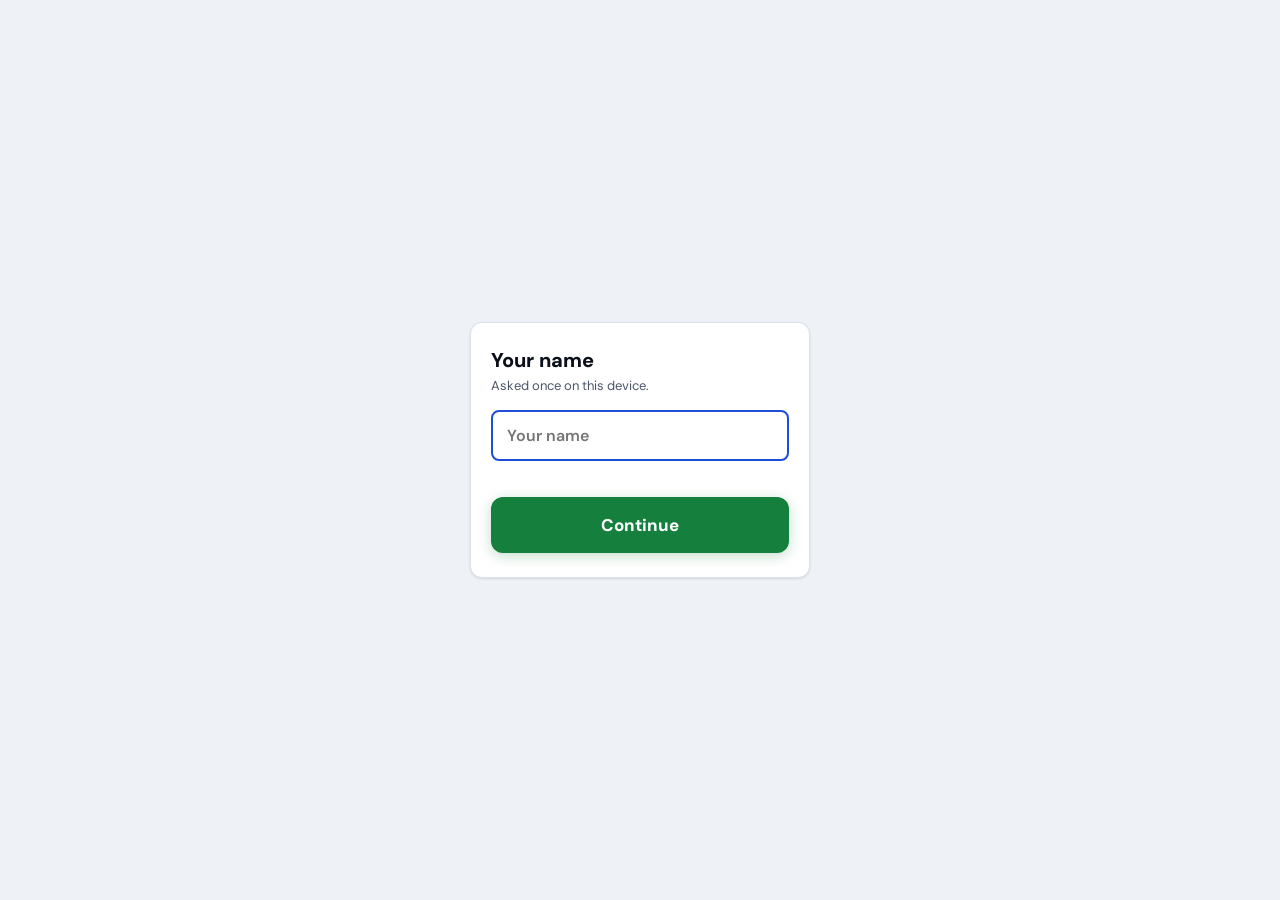
==== commit 7fce449b: "Add files via upload" ====
--- a/index.html
+++ b/index.html
@@ -7,19 +7,14 @@
 <meta name="apple-mobile-web-app-capable" content="yes"/>
 <title>Gate Dispatch · SNT</title>
 <link rel="preconnect" href="https://fonts.googleapis.com"/>
-<link rel="preconnect" href="https://script.google.com"/>
-<link rel="preconnect" href="https://script.googleusercontent.com" crossorigin/>
-<link rel="preconnect" href="https://fonts.gstatic.com" crossorigin/>
-<link href="https://fonts.googleapis.com/css2?family=Playfair+Display:wght@800&family=Inter:wght@400;500;600;700&family=JetBrains+Mono:wght@500;700&display=swap" rel="stylesheet"/>
-<meta name="theme-color" content="#2f2d28"/>
-<link rel="icon" href="logo.png"/>
+<link href="https://fonts.googleapis.com/css2?family=Barlow+Condensed:wght@600;700;800&family=DM+Sans:wght@400;500;600;700&display=swap" rel="stylesheet"/>
 <link rel="stylesheet" href="app.css"/>
 </head>
 <body>
 
 <header class="app-bar">
-  <span class="bar-logo"><img src="logo.png" alt="SNT"/></span>
-  <span class="bar-title"><b>Gate Dispatch</b><small>Shree Narayani Traders</small></span>
+  <span class="bar-logo">SNT</span>
+  <span class="bar-title">Gate Dispatch</span>
   <span class="status-dot" id="statusDot"></span>
   <span class="bar-clock" id="clock">--:--</span>
   <button class="who-btn" id="whoBtn" onclick="showGate('')"></button>
@@ -69,7 +64,7 @@
 const VEHICLES = [['big', '🚛 Big'], ['small', '🚐 Small'], ['self', '🧍 Self']];
 
 let records = [], packing = [], transports = [];
-let activeTab = 'pending', coFilter = 'All', openId = null, lastDispId = null;
+let activeTab = 'pending', coFilter = 'All', openId = null, lastDispId = null, busy = false;
 const draft = {};   // key -> what the gatekeeper has chosen so far on that card
 
 $('chips').innerHTML = COMPANIES.map(c =>
@@ -85,31 +80,26 @@
 
 function useBoard(d) {
   records = d.records; packing = d.packing || []; transports = d.transports || [];
-  applyPending();
+  snap.save('gate', d);
   render();
 }
-
-// How a save not yet confirmed by the sheet changes what is on screen.
-function applyOp(op) {
-  const p = op.params, r = records.find(x => x.key === p.key);
-  if (!r) return;
-  if (p.action === 'dispatch') {
-    if (!isPending(r)) return;
-    const sent = { status: 'Dispatched', dispatchTransport: p.transport, vehicle: p.vehicle, area: p.area, dispatchedAt: op.local.at };
-    Object.assign(r, sent, { dispatchCases: p.cases, remark: p.remark });
-    p.with.split(',').filter(Boolean).forEach(k => {
-      let o = records.find(x => x.key === k);
-      const pi = packing.findIndex(x => x.key === k);
-      if (!o && pi >= 0) { o = packing.splice(pi, 1)[0]; records.push(o); }
-      if (o) Object.assign(o, sent, { sentWith: r.billNo });
-    });
-  } else if (p.action === 'undo') {
-    Object.assign(r, { status: S_READY, dispatchTransport: '', vehicle: '', area: '', dispatchCases: '', remark: '', dispatchedAt: '' });
+async function loadData() {
+  if (!records.length) {            // first paint: show today's last known list at once
+    const s = snap.load('gate');
+    if (s && Array.isArray(s.records) && String(s.now).substring(0, 10) === todayLocal()) { records = s.records; packing = s.packing || []; transports = s.transports || []; render(); }
   }
-}
-function stamp() {
-  const n = new Date();
-  return today() + ' ' + pad(n.getHours()) + ':' + pad(n.getMinutes()) + ':' + pad(n.getSeconds());
+  setDot('load'); spin(true);
+  try {
+    const d = await api({ action: 'board' });
+    if (!d.ok) throw new Error(d.error || 'Load failed');
+    if (!Array.isArray(d.records)) throw new Error(OLD_SCRIPT);
+    setDot('ok', 'Connected');
+    useBoard(d);
+  } catch (e) {
+    setDot('err', e.message);
+    if (!records.length) $('list').innerHTML = connectionError(e.message);
+    else toast(e.message, 'err');
+  } finally { spin(false); }
 }
 
 const isPending = (r) => r.status === S_READY;
@@ -244,7 +234,6 @@
       ${r.city ? `<span class="ic" style="font-size:11px">📍 ${esc(r.city)}</span>` : ''}
       ${r.sentWith ? `<span class="note-chip">went with #${esc(r.sentWith)}</span>` : ''}
       ${r.lrNo ? `<span class="lr-chip">LR ${esc(r.lrNo)}</span>` : ''}
-      ${isSaving(r.key) ? '<span class="note-chip">⏳ saving…</span>' : ''}
     </div>
     ${r.remark ? `<div class="done-remark">📝 ${esc(r.remark)}</div>` : ''}
   </div>
@@ -263,7 +252,8 @@
 }
 function setD(key, field, value) { draft[key][field] = value; render(); }
 
-function doDispatch(key) {
+async function doDispatch(key) {
+  if (busy) return;
   const r = records.find(x => x.key === key), d = draft[key];
   const transport = d.transport === '__other' ? d.other.trim() : d.transport;
   const cases = parseInt(d.cases, 10);
@@ -278,24 +268,37 @@
     if (!d.area) document.getElementById('ap-' + key)?.querySelectorAll('button').forEach(b => b.classList.add('required-err'));
     toast(err, 'err'); return;
   }
-  const params = { action: 'dispatch', key, transport, vehicle: d.vehicle, area: d.area, cases: String(cases),
-    remark: d.remark.trim(), by: store.get('name'), with: Object.keys(d.with).filter(x => d.with[x]).join(',') };
-  delete draft[key]; openId = null;
-  enqueue(params, '#' + r.billNo, { at: stamp() });
-  render();
-  toast('✓ ' + r.billNo + ' dispatched', 'ok');
-}
-
-function doUndo(key) {
-  const r = records.find(x => x.key === key);
-  enqueue({ action: 'undo', key }, 'Undo #' + r.billNo);
-  lastDispId = key;
-  setTab('pending');
-  toast('↩ ' + r.billNo + ' back to pending', 'ok');
-}
-
-startApp('', useBoard);
-setInterval(() => { if (!sending && !openId && store.get('name')) loadData(); }, 60000);
+  busy = true;
+  const btn = document.getElementById('db-' + key);
+  if (btn) { btn.disabled = true; btn.textContent = 'Saving…'; }
+  try {
+    const res = await api({ action: 'dispatch', key, transport, vehicle: d.vehicle, area: d.area, cases: String(cases),
+      remark: d.remark.trim(), by: store.get('name'), with: Object.keys(d.with).filter(x => d.with[x]).join(',') });
+    if (!res.ok) throw new Error(res.error || 'Save failed');
+    delete draft[key]; openId = null; lastDispId = key;
+    toast('✓ ' + r.billNo + ' dispatched', 'ok');
+    if (res.board && Array.isArray(res.board.records)) useBoard(res.board); else await loadData();
+  } catch (e) {
+    toast(e.message, 'err');
+    if (btn) { btn.disabled = false; btn.innerHTML = '✓ &nbsp;Dispatch Now'; }
+  } finally { busy = false; }
+}
+
+async function doUndo(key) {
+  if (busy) return;
+  busy = true;
+  try {
+    const r = records.find(x => x.key === key);
+    const res = await api({ action: 'undo', key });
+    if (!res.ok) throw new Error(res.error || 'Undo failed');
+    toast('↩ ' + r.billNo + ' back to pending', 'ok');
+    setTab('pending');
+    if (res.board && Array.isArray(res.board.records)) useBoard(res.board); else await loadData();
+  } catch (e) { toast(e.message, 'err'); } finally { busy = false; }
+}
+
+startApp();
+setInterval(() => { if (!busy && !openId && store.get('name')) loadData(); }, 60000);
 </script>
 </body>
 </html>
--- a/app.css
+++ b/app.css
@@ -1,191 +1,247 @@
-/* Same look as the SNT website (shreenarayanitraders.com): cream page, charcoal header, terracotta accents. */
 *,*::before,*::after{box-sizing:border-box;margin:0;padding:0;-webkit-tap-highlight-color:transparent}
 :root{
-  --cream:#f7f3ed;--charcoal:#2f2d28;--charcoal-2:#4a4640;
-  --terra-1:#b54a1e;--terra-2:#c4622a;--terra-3:#c89a6e;--terra-lt:#f5e8dc;--terra-xlt:#faf3ec;
-  --bg:#f0ece4;--surface:#fff;--surface2:#faf8f5;--surface3:#f2ede5;
-  --border:#e0d8cc;--border-strong:#cec4b4;
-  --text:#2f2d28;--t2:#4a4640;--t3:#7a7268;--t4:#a89e94;
-  --red:#b91c1c;--red-bg:#fff5f5;--red-lt:#fecaca;
-  --green:#1a7a4a;--green-bg:#f3faf5;--green-lt:#bfe3cc;--green-dk:#14532d;
-  --amber:#7a4200;--amber-bg:#fff8ee;--amber-lt:#e8b87a;
-  --blue:#1e4e8c;--blue-bg:#eef4fb;
-  --big:#1e4e8c;--big-bg:#eef4fb;--big-lt:#bcd2ec;
-  --small:#6b3a8a;--small-bg:#f6f0fa;--small-lt:#d6c1e6;
-  --s1:0 1px 3px rgba(47,45,40,.07),0 1px 2px rgba(47,45,40,.04);
-  --s2:0 4px 14px rgba(47,45,40,.09),0 1px 4px rgba(47,45,40,.05);
-  --r:14px;--rs:10px;
-  --mono:'JetBrains Mono','Courier New',monospace;
-  --serif:'Playfair Display',Georgia,serif
+  --bg:#EEF1F5;
+  --surface:#FFF;
+  --border:#DDE2EC;
+  --border-strong:#B8C0CE;
+  --text:#0B0F1A;
+  --t2:#4A5568;
+  --t3:#9AA3B2;
+  --red:#D92B2B;--red-bg:#FFF1F1;--red-lt:#FECACA;
+  --green:#15803D;--green-bg:#F0FDF6;--green-lt:#BBF7D0;--green-dk:#0D5C2E;
+  --amber:#B45309;--amber-bg:#FFFAEB;--amber-lt:#FDE68A;
+  --blue:#1D4ED8;--blue-bg:#EFF6FF;
+  --big:#1E40AF;--big-bg:#EFF6FF;--big-lt:#BFDBFE;
+  --small:#5B21B6;--small-bg:#F5F3FF;--small-lt:#C4B5FD;
+  --s1:0 1px 3px rgba(0,0,0,.08),0 1px 2px rgba(0,0,0,.04);
+  --r:12px;--rs:8px
 }
 html{font-size:16px}
-body{background:var(--bg);font-family:'Inter',system-ui,-apple-system,sans-serif;color:var(--text);min-height:100vh;-webkit-font-smoothing:antialiased}
-::selection{background:var(--terra-lt);color:var(--terra-1)}
-button{font-family:inherit}
-
-/* ─── HEADER ─── */
-.app-bar{background:var(--charcoal);height:64px;padding:0 14px;display:flex;align-items:center;gap:10px;position:sticky;top:0;z-index:200;box-shadow:0 2px 20px rgba(0,0,0,.25)}
-.app-bar::after{content:'';position:absolute;left:0;right:0;bottom:0;height:3px;background:linear-gradient(90deg,var(--terra-1),var(--terra-2) 50%,var(--terra-3))}
-.bar-logo{width:42px;height:42px;border-radius:50%;flex-shrink:0;overflow:hidden;background:var(--cream);border:2px solid rgba(200,154,110,.45);box-shadow:0 0 0 3px rgba(200,154,110,.12),0 3px 10px rgba(0,0,0,.35)}
-.bar-logo img{width:100%;height:100%;object-fit:cover;display:block}
-.bar-title{flex:1;min-width:0;line-height:1.1;white-space:nowrap;overflow:hidden}
-.bar-title b{display:block;font-family:var(--serif);font-weight:800;font-size:19px;color:var(--cream);overflow:hidden;text-overflow:ellipsis}
-.bar-title small{display:block;font-size:9.5px;font-weight:600;letter-spacing:.9px;text-transform:uppercase;color:var(--terra-3);margin-top:3px;overflow:hidden;text-overflow:ellipsis}
-.bar-clock{font-family:var(--mono);font-weight:500;font-size:15px;color:var(--terra-3);flex-shrink:0}
-.refresh-btn,.who-btn{background:rgba(255,255,255,.08);border:1px solid rgba(255,255,255,.18);color:rgba(247,243,237,.85);height:40px;border-radius:10px;cursor:pointer;flex-shrink:0}
-.refresh-btn{width:40px;font-size:20px;display:flex;align-items:center;justify-content:center}
-.refresh-btn:active,.who-btn:active{background:rgba(255,255,255,.18)}
+body{background:var(--bg);font-family:'DM Sans',system-ui,sans-serif;color:var(--text);min-height:100vh;-webkit-font-smoothing:antialiased}
+
+/* ─── APP BAR ─────── */
+.app-bar{background:var(--surface);border-bottom:1.5px solid var(--border);height:56px;padding:0 14px;display:flex;align-items:center;gap:10px;position:sticky;top:0;z-index:200;box-shadow:0 1px 4px rgba(0,0,0,.08)}
+.bar-logo{background:var(--amber);color:#fff;font-family:'Barlow Condensed',sans-serif;font-weight:800;font-size:13px;letter-spacing:2px;padding:4px 10px;border-radius:6px;flex-shrink:0}
+.bar-title{font-weight:700;font-size:16px;flex:1}
+.bar-clock{font-family:'Barlow Condensed',sans-serif;font-weight:700;font-size:19px;color:var(--t2);flex-shrink:0}
+.refresh-btn{background:var(--bg);border:1.5px solid var(--border);color:var(--t2);width:40px;height:40px;border-radius:10px;font-size:20px;cursor:pointer;display:flex;align-items:center;justify-content:center;flex-shrink:0}
+.refresh-btn:active{background:var(--border)}
 .refresh-btn.spin{animation:spin .7s linear infinite}
 @keyframes spin{to{transform:rotate(360deg)}}
-.who-btn{padding:0 12px;font-size:13px;font-weight:600;max-width:96px;overflow:hidden;text-overflow:ellipsis;white-space:nowrap}
-.status-dot{width:9px;height:9px;border-radius:50%;flex-shrink:0;background:#f5b14a;transition:background .3s}
-.status-dot.ok{background:#4ade80;box-shadow:0 0 0 2px rgba(74,222,128,.25)}
-.status-dot.err{background:#f87171;box-shadow:0 0 0 2px rgba(248,113,113,.25)}
-.sync-pill{font-size:11px;font-weight:700;color:#fde6c8;background:rgba(200,154,110,.22);border:1px solid rgba(200,154,110,.5);border-radius:12px;padding:2px 8px;white-space:nowrap}
-.sync-pill[hidden]{display:none}
-@media(max-width:420px){.bar-clock{display:none}}
-@media(max-width:340px){.bar-title small{display:none}}
-
-/* ─── VEHICLE PANEL ─── */
-.veh-panel{background:var(--surface);border-bottom:1.5px solid var(--border)}
-.veh-toggle{width:100%;padding:11px 14px;display:flex;align-items:center;gap:10px;background:none;border:none;cursor:pointer;text-align:left}
+
+/* ─── BANNER ──────── */
+/* status dot in app bar */
+.status-dot{width:9px;height:9px;border-radius:50%;flex-shrink:0;background:var(--amber);transition:background .3s}
+.status-dot.ok {background:var(--green)}
+.status-dot.err{background:var(--red)}
+@keyframes blink{0%,100%{opacity:1}50%{opacity:.25}}
+
+/* ─── VEHICLE PANEL ── */
+.veh-panel{background:var(--surface);border-bottom:2px solid var(--border)}
+.veh-toggle{width:100%;padding:10px 14px;display:flex;align-items:center;gap:10px;background:none;border:none;font-family:inherit;cursor:pointer;text-align:left}
 .veh-toggle-title{font-size:13px;font-weight:700;color:var(--t2);flex:1}
-.veh-toggle-summary{font-size:12.5px;color:var(--t3);font-family:var(--mono)}
+.veh-toggle-summary{font-size:12px;color:var(--t3)}
 .veh-toggle-chevron{color:var(--t3);font-size:18px;transition:transform .2s}
 .veh-panel.open .veh-toggle-chevron{transform:rotate(180deg)}
 .veh-body{display:none;padding:0 12px 12px}
 .veh-panel.open .veh-body{display:block}
+
+/* Side by side vehicle cards */
 .veh-row{display:flex;gap:10px}
-.veh-card{flex:1;border-radius:var(--r);padding:13px;border:1.5px solid;text-align:center}
-.veh-card.big{background:var(--big-bg);border-color:var(--big-lt)}
+.veh-card{flex:1;border-radius:var(--r);padding:13px;border:2px solid;text-align:center}
+.veh-card.big  {background:var(--big-bg);border-color:var(--big-lt)}
 .veh-card.small{background:var(--small-bg);border-color:var(--small-lt)}
 .veh-icon{font-size:20px;display:block;margin-bottom:4px}
-.veh-name{font-weight:700;font-size:12px;letter-spacing:1.2px;display:block;margin-bottom:6px}
-.veh-card.big .veh-name,.veh-card.big .veh-cases{color:var(--big)}
-.veh-card.small .veh-name,.veh-card.small .veh-cases{color:var(--small)}
-.veh-cases{font-family:var(--mono);font-weight:700;font-size:28px;display:block;line-height:1}
-.veh-cases-label{font-size:10px;font-weight:600;color:var(--t3);letter-spacing:.8px;text-transform:uppercase;display:block;margin-top:4px}
-
-/* ─── PICKERS inside a card ─── */
-.veh-pick,.area-pick{display:flex;gap:8px}
-.veh-pick-btn,.area-btn{flex:1;padding:13px 6px;border-radius:var(--rs);font-size:14px;font-weight:600;border:1.5px solid var(--border-strong);background:var(--surface2);color:var(--t2);cursor:pointer;text-align:center;transition:all .12s;line-height:1.3}
-.veh-pick-btn.sel-big{background:var(--big-bg);border:2px solid var(--big);color:var(--big);font-weight:700}
-.veh-pick-btn.sel-small{background:var(--small-bg);border:2px solid var(--small);color:var(--small);font-weight:700}
-.veh-pick-btn.sel-self{background:var(--green-bg);border:2px solid var(--green);color:var(--green);font-weight:700}
-.area-btn.sel{background:var(--terra-lt);border:2px solid var(--terra-1);color:var(--terra-1);font-weight:700}
-.veh-pick-btn.required-err,.area-btn.required-err{border-color:var(--red)!important;background:var(--red-bg)!important}
-
-/* ─── COMPANY CHIPS ─── */
-.chips-row{background:var(--surface);border-bottom:1.5px solid var(--border);padding:10px 12px;display:flex;gap:8px;overflow-x:auto;scrollbar-width:none}
+.veh-name{font-family:'Barlow Condensed',sans-serif;font-weight:800;font-size:14px;letter-spacing:.5px;display:block;margin-bottom:8px}
+.veh-card.big  .veh-name{color:var(--big)}
+.veh-card.small .veh-name{color:var(--small)}
+.veh-cases{font-family:'Barlow Condensed',sans-serif;font-weight:800;font-size:28px;display:block;line-height:1}
+.veh-card.big   .veh-cases{color:var(--big)}
+.veh-card.small .veh-cases{color:var(--small)}
+.veh-cases-label{font-size:10px;font-weight:600;color:var(--t3);letter-spacing:.5px;text-transform:uppercase;display:block;margin-top:3px}
+
+/* Transport search inside card */
+.tr-search{width:100%;padding:10px 13px;font-size:15px;font-family:inherit;background:var(--bg);border:1.5px solid var(--border);border-radius:var(--rs);outline:none;color:var(--text);margin-bottom:6px}
+.tr-search:focus{border-color:var(--blue);background:#fff}
+.tr-search::placeholder{color:var(--t3)}
+.tr-list{max-height:180px;overflow-y:auto;border:2px solid var(--border-strong);border-radius:var(--rs);background:var(--surface)}
+.tr-item{padding:12px 14px;font-size:15px;font-weight:600;cursor:pointer;border-bottom:1px solid var(--border)}
+.tr-item:last-child{border-bottom:none}
+.tr-item:active{background:var(--bg)}
+.tr-item.selected{background:var(--blue-bg);color:var(--blue)}
+.tr-none{padding:12px 14px;font-size:13px;color:var(--t3);font-style:italic}
+
+/* Vehicle picker inside card */
+.veh-pick{display:flex;gap:8px;margin-top:12px}
+.veh-pick-btn{flex:1;padding:11px 6px;border-radius:var(--rs);font-size:13px;font-weight:700;font-family:inherit;border:2px solid var(--border);background:var(--bg);color:var(--t2);cursor:pointer;text-align:center;transition:all .15s;line-height:1.3}
+.veh-pick-btn.sel-big  {background:var(--big-bg);border-color:var(--big);color:var(--big)}
+.veh-pick-btn.sel-small{background:var(--small-bg);border-color:var(--small);color:var(--small)}
+.veh-pick-btn.sel-self {background:#F0FDF6;border-color:var(--green-lt);color:var(--green)}
+.veh-pick-btn.required-err{border-color:var(--red)!important;background:var(--red-bg)!important}
+
+/* Area picker */
+.area-pick{display:flex;gap:8px;margin-top:8px}
+.area-btn{flex:1;padding:12px 8px;border-radius:var(--rs);font-size:14px;font-weight:700;font-family:inherit;border:2px solid var(--border);background:var(--bg);color:var(--t2);cursor:pointer;text-align:center;transition:all .15s}
+.area-btn.sel{background:#FFF7ED;border-color:#FDBA74;color:#9A3412}
+.area-btn.required-err{border-color:var(--red)!important;background:var(--red-bg)!important}
+
+/* ─── STATS ───────── */
+/* ─── COMPANY FILTER CHIPS ── */
+.chips-row{background:var(--surface);border-bottom:1.5px solid var(--border);padding:9px 12px;display:flex;gap:7px;overflow-x:auto;scrollbar-width:none}
 .chips-row::-webkit-scrollbar{display:none}
-.chip{border:1.5px solid var(--border);background:var(--surface);color:var(--t2);padding:7px 16px;border-radius:20px;font-size:13.5px;font-weight:600;cursor:pointer;white-space:nowrap;flex-shrink:0;transition:all .12s}
-.chip.active{background:var(--terra-1);color:#fff;border-color:var(--terra-1)}
-
-/* ─── TABS ─── */
-.tab-row{background:var(--surface);border-bottom:2px solid var(--border);padding:0 10px;display:flex;box-shadow:var(--s1)}
-.tab-btn{flex:1;justify-content:center;padding:13px 6px;font-size:14px;white-space:nowrap;font-weight:500;background:none;border:none;border-bottom:2.5px solid transparent;cursor:pointer;color:var(--t3);margin-bottom:-2px;display:flex;align-items:center;gap:8px;transition:all .15s}
-.tab-btn.active{color:var(--terra-1);border-bottom-color:var(--terra-1);font-weight:700}
-.tab-badge{font-family:var(--mono);font-size:12px;font-weight:600;min-width:22px;height:21px;padding:0 7px;border-radius:20px;display:inline-flex;align-items:center;justify-content:center;background:var(--surface3);color:var(--t3)}
-.tab-btn.active .tab-badge{background:var(--terra-1);color:#fff}
-
-/* ─── SEARCH ─── */
-.search-row{padding:12px 12px 2px;position:relative}
-.search-icon{position:absolute;left:26px;top:calc(50% + 5px);transform:translateY(-50%);color:var(--t4);font-size:16px;pointer-events:none}
-.search-input{width:100%;padding:13px 14px 13px 42px;font-size:16px;font-family:inherit;background:var(--surface);border:1.5px solid var(--border);border-radius:var(--rs);outline:none;color:var(--text);box-shadow:var(--s1);transition:border-color .15s,box-shadow .15s}
-.search-input:focus{border-color:var(--terra-2);box-shadow:0 0 0 3px rgba(196,98,42,.12)}
-.search-input::placeholder{color:var(--t4)}
-
-/* ─── LIST ─── */
+.chip{border:1.5px solid var(--border);background:var(--surface);color:var(--t2);padding:7px 13px;border-radius:20px;font-size:13px;font-weight:700;font-family:inherit;cursor:pointer;white-space:nowrap;flex-shrink:0}
+.chip:active{opacity:.7}
+.chip.active{background:var(--text);color:#fff;border-color:var(--text)}
+
+/* ─── PENDING/COMPLETED TABS ─── */
+.tab-row{background:var(--surface);border-bottom:2px solid var(--border);padding:0 14px;display:flex;gap:0}
+.tab-btn{
+  padding:12px 16px;font-size:14px;font-weight:700;font-family:inherit;
+  background:none;border:none;border-bottom:3px solid transparent;
+  cursor:pointer;color:var(--t3);margin-bottom:-2px;
+  display:flex;align-items:center;gap:8px;transition:color .15s
+}
+.tab-btn.active{color:var(--text);border-bottom-color:var(--text)}
+.tab-badge{
+  font-size:11px;font-weight:800;
+  min-width:20px;height:20px;padding:0 6px;border-radius:10px;
+  display:inline-flex;align-items:center;justify-content:center;
+  background:var(--border);color:var(--t3)
+}
+.tab-btn.active .tab-badge{background:var(--red);color:#fff}
+.tab-btn.active.no-urgent .tab-badge{background:var(--text);color:#fff}
+
+/* ─── SEARCH ──────── */
+.search-row{background:var(--surface);border-bottom:2px solid var(--border);padding:11px 12px;position:relative}
+.search-icon{position:absolute;left:25px;top:50%;transform:translateY(-50%);color:var(--t3);font-size:18px;pointer-events:none}
+.search-input{width:100%;padding:14px 14px 14px 44px;font-size:17px;font-family:inherit;background:var(--bg);border:2px solid var(--border-strong);border-radius:10px;outline:none;color:var(--text)}
+.search-input:focus{border-color:var(--blue);background:#fff}
+.search-input::placeholder{color:var(--t3)}
+
+/* ─── LIST ────────── */
 .list{padding:12px 11px 90px}
-.sec-label{font-size:11px;font-weight:700;text-transform:uppercase;letter-spacing:1.2px;color:var(--t3);padding:6px 3px 9px;display:flex;align-items:center;gap:8px}
+.sec-label{font-size:11px;font-weight:700;text-transform:uppercase;letter-spacing:1px;color:var(--t3);padding:6px 3px 8px;display:flex;align-items:center;gap:8px}
 .sec-label::after{content:'';flex:1;height:1px;background:var(--border)}
-.sec-label.lred{color:var(--terra-1)}
+.sec-label.lred{color:var(--red)}
 .sec-label.lgreen{color:var(--green)}
 
-/* ─── PENDING CARD ─── */
-.card{background:var(--surface);border-radius:var(--r);border:1.5px solid var(--border);margin-bottom:10px;overflow:hidden;box-shadow:var(--s1);transition:box-shadow .15s}
-.card.open{border-color:var(--terra-3);box-shadow:var(--s2)}
-.card-head{padding:15px 14px 14px;cursor:pointer;user-select:none;display:flex;gap:10px;align-items:flex-start}
-.card-head:active{background:var(--terra-xlt)}
+/* ─── PENDING CARD ── */
+.card{background:var(--surface);border-radius:var(--r);border:1.5px solid var(--border);margin-bottom:10px;overflow:hidden;box-shadow:var(--s1)}
+.card.urgent{border-left:4px solid var(--red);background:var(--red-bg)}
+
+.card-head{padding:16px 14px 14px;cursor:pointer;user-select:none;display:flex;gap:10px;align-items:flex-start}
 .card-main{flex:1;min-width:0}
-.chevron{color:var(--t4);font-size:24px;flex-shrink:0;padding-top:2px;transition:transform .2s}
-.card.open>.card-head .chevron{transform:rotate(180deg);color:var(--terra-1)}
-.party-name{font-size:20px;font-weight:700;color:var(--text);margin-bottom:8px;line-height:1.25;word-break:break-word}
+.chevron{color:var(--t3);font-size:24px;flex-shrink:0;padding-top:2px;transition:transform .2s}
+.card.open>.card-head .chevron{transform:rotate(180deg)}
+
+/* Party name — large and bold, easy to read */
+.party-name{font-size:22px;font-weight:800;color:var(--text);margin-bottom:8px;line-height:1.2;word-break:break-word}
 .cases-row{display:flex;align-items:center;gap:8px;margin-bottom:10px;flex-wrap:wrap}
-.cases-badge{background:var(--charcoal);color:var(--cream);font-family:var(--mono);font-weight:700;font-size:15px;padding:5px 12px;border-radius:8px}
-.bill-info-row{display:flex;flex-wrap:wrap;gap:6px;align-items:center}
-.co-badge{font-size:11.5px;font-weight:600;padding:3px 10px;border-radius:20px;border:1px solid;white-space:nowrap}
-.co-SNT{background:var(--terra-lt);color:var(--terra-1);border-color:var(--terra-3)}
-.co-MRS,.co-MaaRani{background:#fbeef3;color:#8a2550;border-color:#e8b3c8}
-.co-SNTCash{background:var(--green-bg);color:var(--green);border-color:var(--green-lt)}
-.co-Lupin{background:var(--blue-bg);color:var(--blue);border-color:var(--big-lt)}
-.co-Sun{background:var(--amber-bg);color:var(--amber);border-color:var(--amber-lt)}
-.co-Torque{background:var(--small-bg);color:var(--small);border-color:var(--small-lt)}
-.bill-no-chip{font-family:var(--mono);font-size:12.5px;font-weight:500;color:var(--t2);background:var(--surface3);border:1px solid var(--border);padding:2px 7px;border-radius:6px}
-.ic{background:var(--surface2);border:1px solid var(--border);border-radius:16px;padding:3px 9px;font-size:12px;color:var(--t2);font-weight:500;display:inline-flex;align-items:center;gap:3px}
-.ic.blue{background:var(--amber-bg);border-color:var(--amber-lt);color:var(--amber);font-weight:600}
-
-/* ─── CARD BODY (form) ─── */
-.card-body{display:none;padding:14px 14px 16px;border-top:1px solid var(--border);background:var(--surface2)}
+.cases-badge{background:var(--text);color:#fff;font-family:'Barlow Condensed',sans-serif;font-weight:800;font-size:17px;padding:5px 13px;border-radius:8px;letter-spacing:.3px}
+.urgent-tag{background:var(--red);color:#fff;font-size:11px;font-weight:800;padding:4px 10px;border-radius:6px}
+
+.bill-info-row{display:flex;flex-wrap:wrap;gap:5px;align-items:center}
+.co-badge{font-size:11px;font-weight:700;padding:3px 8px;border-radius:6px;border:1.5px solid;white-space:nowrap}
+.co-SNT    {background:#FFFBEB;color:#92400E;border-color:#FCD34D}
+.co-MaaRani{background:#FFF0F6;color:#9D174D;border-color:#F9A8D4}
+.co-Lupin  {background:var(--blue-bg);color:#1E40AF;border-color:#BFDBFE}
+.co-Sun    {background:#FFF7ED;color:#9A3412;border-color:#FDBA74}
+.co-Torque {background:#F5F3FF;color:#5B21B6;border-color:#C4B5FD}
+.bill-no-chip{font-family:'Barlow Condensed',monospace;font-size:13px;font-weight:700;color:var(--t2);background:var(--bg);border:1.5px solid var(--border);padding:3px 8px;border-radius:6px}
+.ic{background:var(--bg);border:1.5px solid var(--border);border-radius:16px;padding:4px 9px;font-size:11.5px;color:var(--t2);font-weight:500;display:inline-flex;align-items:center;gap:3px}
+.ic.blue{background:var(--blue-bg);border-color:#BFDBFE;color:#1E40AF;font-weight:700}
+
+/* ─── CARD BODY ───── */
+.card-body{display:none;padding:14px 13px 15px;border-top:1.5px solid var(--border)}
 .card.open .card-body{display:block}
-.field-lbl{font-size:11px;font-weight:700;color:var(--t3);text-transform:uppercase;letter-spacing:1px;margin-bottom:7px}
-.t-select,.t-input{width:100%;padding:13px 14px;font-size:16px;font-family:inherit;font-weight:500;background:var(--surface);border:1.5px solid var(--border-strong);border-radius:var(--rs);color:var(--text);outline:none;transition:border-color .15s,box-shadow .15s}
-.t-select:focus,.t-input:focus{border-color:var(--terra-2);box-shadow:0 0 0 3px rgba(196,98,42,.12)}
-.t-input::placeholder{color:var(--t4)}
+.field-lbl{font-size:11px;font-weight:700;color:var(--t2);text-transform:uppercase;letter-spacing:.6px;margin-bottom:7px}
+.t-select{width:100%;padding:13px 14px;font-size:16px;font-family:inherit;font-weight:600;background:var(--surface);border:2px solid var(--border-strong);border-radius:var(--rs);color:var(--text);outline:none}
+.t-select:focus{border-color:var(--blue)}
+.t-warn{display:none;font-size:12px;font-weight:600;color:var(--amber);margin-top:6px;padding:7px 10px;background:var(--amber-bg);border-radius:6px;border-left:3px solid var(--amber)}
+.t-warn.show{display:block}
+
+/* Vehicle picker inside card — handled above */
+
+.disp-btn{width:100%;padding:17px;background:var(--green);color:#fff;border:none;border-radius:var(--r);font-size:17px;font-weight:800;font-family:inherit;cursor:pointer;margin-top:12px;display:flex;align-items:center;justify-content:center;gap:8px;box-shadow:0 3px 14px rgba(21,128,61,.25)}
+.disp-btn:active{opacity:.85}
+
+/* ─── DONE CARD ───── */
+.done-card{background:var(--green-bg);border:1.5px solid var(--green-lt);border-radius:var(--r);margin-bottom:10px;overflow:hidden;box-shadow:var(--s1)}
+.done-card.highlight{animation:pulse-g 1.2s ease-out}
+@keyframes pulse-g{0%{box-shadow:0 0 0 0 rgba(21,128,61,.5)}60%{box-shadow:0 0 0 8px rgba(21,128,61,0)}100%{box-shadow:var(--s1)}}
+
+.done-top{padding:13px 13px 11px}
+.done-name{font-size:18px;font-weight:800;color:var(--green-dk);margin-bottom:7px;line-height:1.25}
+.done-row1{display:flex;align-items:center;gap:7px;flex-wrap:wrap;margin-bottom:8px}
+.done-cases{background:var(--green);color:#fff;font-family:'Barlow Condensed',sans-serif;font-weight:800;font-size:15px;padding:3px 10px;border-radius:7px}
+.done-time{background:#DCFCE7;border:1.5px solid var(--green-lt);border-radius:16px;padding:4px 10px;font-family:'Barlow Condensed',monospace;font-size:13px;color:var(--green-dk);font-weight:700}
+.done-transport{background:#DCFCE7;border:1.5px solid var(--green-lt);border-radius:16px;padding:4px 10px;font-size:12px;color:var(--green-dk);font-weight:700;display:inline-flex;align-items:center;gap:3px}
+.veh-tag-big  {background:var(--big-bg);border:1.5px solid var(--big-lt);border-radius:16px;padding:4px 10px;font-size:12px;color:var(--big);font-weight:700}
+.veh-tag-small{background:var(--small-bg);border:1.5px solid var(--small-lt);border-radius:16px;padding:4px 10px;font-size:12px;color:var(--small);font-weight:700}
+.done-row2{display:flex;align-items:center;gap:6px;flex-wrap:wrap}
+.was-chip{background:var(--amber-bg);border:1.5px solid var(--amber-lt);border-radius:12px;padding:3px 8px;font-size:11px;color:var(--amber);font-weight:600}
+
+/* Undo button — full width, always visible */
+.undo-btn{
+  display:flex;align-items:center;gap:10px;
+  width:calc(100% - 26px);margin:0 13px 13px;
+  padding:14px;background:#FEF3C7;border:2px solid #FCD34D;
+  border-radius:var(--rs);cursor:pointer;font-family:inherit;color:#78350F;
+  transition:background .15s
+}
+.undo-btn:active{background:#FDE68A}
+.undo-btn.disabled{opacity:.4;pointer-events:none}
+.undo-icon{font-size:18px}
+.undo-text{flex:1;text-align:left}
+.undo-label{font-size:14px;font-weight:800;display:block}
+.undo-sub{font-size:11px;font-weight:500;color:#92400E;display:block;margin-top:1px}
+
+/* ─── SETTINGS OVERLAY ── */
+.settings-overlay{position:fixed;inset:0;background:rgba(0,0,0,.5);z-index:500;display:flex;align-items:flex-end}
+.settings-sheet{background:var(--surface);border-radius:20px 20px 0 0;padding:24px 18px 36px;width:100%}
+.settings-title{font-size:18px;font-weight:800;margin-bottom:6px}
+.settings-sub{font-size:13px;color:var(--t2);margin-bottom:18px;line-height:1.6}
+.settings-label{font-size:11px;font-weight:700;color:var(--t2);text-transform:uppercase;letter-spacing:.6px;margin-bottom:7px}
+.settings-input{width:100%;padding:13px 14px;font-size:13px;font-family:monospace;background:var(--bg);border:2px solid var(--border-strong);border-radius:var(--rs);color:var(--text);outline:none;word-break:break-all}
+.settings-input:focus{border-color:var(--blue)}
+.settings-save{width:100%;padding:16px;background:var(--amber);color:#fff;border:none;border-radius:var(--r);font-size:16px;font-weight:800;font-family:inherit;cursor:pointer;margin-top:14px}
+.settings-save:active{opacity:.85}
+.settings-btn{background:var(--bg);border:1.5px solid var(--border);color:var(--t2);width:40px;height:40px;border-radius:10px;font-size:18px;cursor:pointer;display:flex;align-items:center;justify-content:center;flex-shrink:0}
+.empty{text-align:center;padding:60px 20px 40px}
+.empty-icon{font-size:52px;margin-bottom:14px}
+.empty-title{font-size:18px;font-weight:700;color:var(--t2);margin-bottom:6px}
+.empty-sub{font-size:14px;color:var(--t3)}
+
+/* ─── TOAST ───────── */
+.toast{position:fixed;bottom:22px;left:50%;transform:translateX(-50%);padding:12px 22px;border-radius:24px;font-weight:700;font-size:13.5px;z-index:999;box-shadow:0 4px 14px rgba(0,0,0,.15);white-space:nowrap;pointer-events:none;opacity:0;transition:opacity .2s;max-width:92vw}
+.toast.show{opacity:1}
+.toast.ok  {background:#052E16;color:#D1FAE5}
+.toast.err {background:#7F1D1D;color:#FEE2E2}
+.toast.info{background:#1E1B4B;color:#EDE9FE}
+
+/* ─── ADDITIONS FOR THE NEW FLOW ─── */
+.co-MRS{background:#FFF0F6;color:#9D174D;border-color:#F9A8D4}
+.co-SNTCash{background:#ECFDF5;color:#065F46;border-color:#6EE7B7}
+.nav-link{font-size:13px;font-weight:700;color:var(--blue);text-decoration:none;white-space:nowrap;flex-shrink:0;padding:8px 4px}
+.who-btn{background:var(--bg);border:1.5px solid var(--border);color:var(--t2);height:40px;padding:0 12px;border-radius:10px;font-size:13px;font-weight:700;font-family:inherit;cursor:pointer;flex-shrink:0;max-width:96px;overflow:hidden;text-overflow:ellipsis;white-space:nowrap}
+.t-input{width:100%;padding:13px 14px;font-size:16px;font-family:inherit;font-weight:600;background:var(--surface);border:2px solid var(--border-strong);border-radius:var(--rs);color:var(--text);outline:none}
+.t-input:focus{border-color:var(--blue)}
 .t-input.required-err{border-color:var(--red);background:var(--red-bg)}
-.t-warn{display:none;font-size:12.5px;font-weight:500;color:var(--amber);margin-top:6px;padding:7px 10px;background:var(--amber-bg);border-radius:6px;border-left:3px solid var(--amber-lt)}
-.t-warn.show{display:block}
-.with-item{display:flex;align-items:center;gap:12px;padding:12px 13px;border:1.5px solid var(--border);border-radius:var(--rs);margin-bottom:7px;font-size:14px;font-weight:500;cursor:pointer;background:var(--surface)}
-.with-item input{width:22px;height:22px;flex-shrink:0;accent-color:var(--terra-1)}
-
-.disp-btn{width:100%;padding:16px;background:linear-gradient(135deg,var(--terra-1),var(--terra-2));color:#fff;border:none;border-radius:var(--rs);font-size:17px;font-weight:700;cursor:pointer;margin-top:14px;display:flex;align-items:center;justify-content:center;gap:8px;box-shadow:0 4px 14px rgba(181,74,30,.3)}
-.disp-btn:active{transform:translateY(1px);box-shadow:0 2px 8px rgba(181,74,30,.3)}
+.with-item{display:flex;align-items:center;gap:12px;padding:12px 13px;border:2px solid var(--border);border-radius:var(--rs);margin-bottom:7px;font-size:14px;font-weight:600;cursor:pointer;background:var(--bg)}
+.with-item input{width:22px;height:22px;flex-shrink:0}
 .disp-btn:disabled{opacity:.55}
-
-/* ─── DISPATCHED CARD ─── */
-.done-card{background:var(--surface);border:1.5px solid var(--border);border-left:4px solid var(--green);border-radius:var(--r);margin-bottom:10px;overflow:hidden;box-shadow:var(--s1)}
-.done-card.highlight{animation:pulse-g 1.2s ease-out}
-@keyframes pulse-g{0%{box-shadow:0 0 0 0 rgba(26,122,74,.45)}60%{box-shadow:0 0 0 8px rgba(26,122,74,0)}100%{box-shadow:var(--s1)}}
-.done-top{padding:13px 13px 11px}
-.done-name{font-size:18px;font-weight:700;color:var(--text);margin-bottom:8px;line-height:1.25}
-.done-row1{display:flex;align-items:center;gap:6px;flex-wrap:wrap;margin-bottom:8px}
-.done-cases{background:var(--green);color:#fff;font-family:var(--mono);font-weight:700;font-size:14px;padding:3px 10px;border-radius:7px}
-.done-time{background:var(--surface3);border:1px solid var(--border);border-radius:16px;padding:3px 9px;font-family:var(--mono);font-size:12.5px;color:var(--t2);font-weight:500}
-.done-transport{background:var(--green-bg);border:1px solid var(--green-lt);border-radius:16px;padding:3px 9px;font-size:12px;color:var(--green-dk);font-weight:600;display:inline-flex;align-items:center;gap:3px}
-.veh-tag-big{background:var(--big-bg);border:1px solid var(--big-lt);border-radius:16px;padding:3px 9px;font-size:12px;color:var(--big);font-weight:700}
-.veh-tag-small{background:var(--small-bg);border:1px solid var(--small-lt);border-radius:16px;padding:3px 9px;font-size:12px;color:var(--small);font-weight:700}
-.done-row2{display:flex;align-items:center;gap:6px;flex-wrap:wrap}
-.was-chip,.note-chip{background:var(--amber-bg);border:1px solid var(--amber-lt);border-radius:12px;padding:3px 8px;font-size:11.5px;color:var(--amber);font-weight:600}
-.lr-chip{background:var(--green);color:#fff;border-radius:12px;padding:3px 9px;font-size:11.5px;font-weight:700;font-family:var(--mono)}
-.done-remark{font-size:12.5px;color:var(--t2);margin-top:8px}
-.undo-btn{display:flex;align-items:center;gap:10px;width:calc(100% - 26px);margin:0 13px 13px;padding:12px 14px;background:var(--surface2);border:1.5px solid var(--border-strong);border-radius:var(--rs);cursor:pointer;color:var(--t2);transition:all .12s}
-.undo-btn:active{background:var(--terra-lt);border-color:var(--terra-3)}
-.undo-icon{font-size:18px;color:var(--terra-1)}
-.undo-text{flex:1;text-align:left}
-.undo-label{font-size:14px;font-weight:700;display:block;color:var(--text)}
-.undo-sub{font-size:11.5px;color:var(--t3);display:block;margin-top:1px}
-
-/* ─── LR ─── */
+.note-chip{background:var(--amber-bg);border:1.5px solid var(--amber-lt);border-radius:12px;padding:3px 8px;font-size:11px;color:var(--amber);font-weight:700}
+.lr-chip{background:var(--green);color:#fff;border-radius:12px;padding:3px 9px;font-size:11px;font-weight:800}
+.done-remark{font-size:12px;color:var(--green-dk);margin-top:8px;font-weight:500}
 .lr-row{display:flex;gap:9px;margin-top:13px}
-.lr-row .t-input{flex:1;min-width:0;font-size:18px;font-family:var(--mono)}
-.lr-save{background:linear-gradient(135deg,var(--terra-1),var(--terra-2));color:#fff;border:none;border-radius:var(--rs);font-size:16px;font-weight:700;padding:0 22px;cursor:pointer;flex-shrink:0;box-shadow:0 4px 14px rgba(181,74,30,.25)}
+.lr-row .t-input{flex:1;min-width:0;font-size:18px}
+.lr-save{background:var(--green);color:#fff;border:none;border-radius:var(--rs);font-size:16px;font-weight:800;font-family:inherit;padding:0 20px;cursor:pointer;flex-shrink:0}
 .lr-save:disabled{opacity:.55}
-
-/* ─── EMPTY / TOAST / NAME GATE ─── */
-.empty{text-align:center;padding:60px 20px 40px}
-.empty-icon{font-size:48px;margin-bottom:14px;opacity:.6}
-.empty-title{font-size:18px;font-weight:600;color:var(--t2);margin-bottom:6px}
-.empty-sub{font-size:14px;color:var(--t3)}
-.toast{position:fixed;bottom:22px;left:50%;transform:translateX(-50%);padding:12px 22px;border-radius:24px;font-weight:600;font-size:14px;z-index:999;box-shadow:0 8px 28px rgba(47,45,40,.25);white-space:nowrap;pointer-events:none;opacity:0;transition:opacity .2s;max-width:92vw;overflow:hidden;text-overflow:ellipsis}
-.toast.show{opacity:1}
-.toast.ok{background:var(--charcoal);color:var(--cream);border-left:4px solid #4ade80}
-.toast.err{background:#7f1d1d;color:#fee2e2}
-.toast.info{background:var(--charcoal);color:var(--cream)}
-.gate{position:fixed;inset:0;background:rgba(47,45,40,.65);backdrop-filter:blur(6px);z-index:600;display:flex;align-items:center;justify-content:center;padding:20px}
-.gate form{background:var(--surface);border:1.5px solid var(--border);border-radius:20px;padding:24px 20px;width:100%;max-width:340px;box-shadow:0 20px 60px rgba(47,45,40,.2)}
-.gate h2{font-family:var(--serif);font-size:22px;font-weight:800;margin-bottom:4px}
-.gate p{font-size:13.5px;color:var(--t3);margin-bottom:16px}
+.gate{position:fixed;inset:0;background:var(--bg);z-index:600;display:flex;align-items:center;justify-content:center;padding:20px}
+.gate form{background:var(--surface);border:1.5px solid var(--border);border-radius:var(--r);padding:24px 20px;width:100%;max-width:340px;box-shadow:var(--s1)}
+.gate h2{font-size:20px;font-weight:800;margin-bottom:4px}
+.gate p{font-size:13px;color:var(--t2);margin-bottom:16px}
 .gate .t-input{margin-bottom:10px}
 .gate-err{color:var(--red);font-size:13px;font-weight:600;min-height:20px}
-
 @media(min-width:760px){.list,.chips-row,.tab-row,.search-row,.veh-panel{max-width:760px;margin-left:auto;margin-right:auto}}
+.bar-title{white-space:nowrap;overflow:hidden;text-overflow:ellipsis;min-width:0}
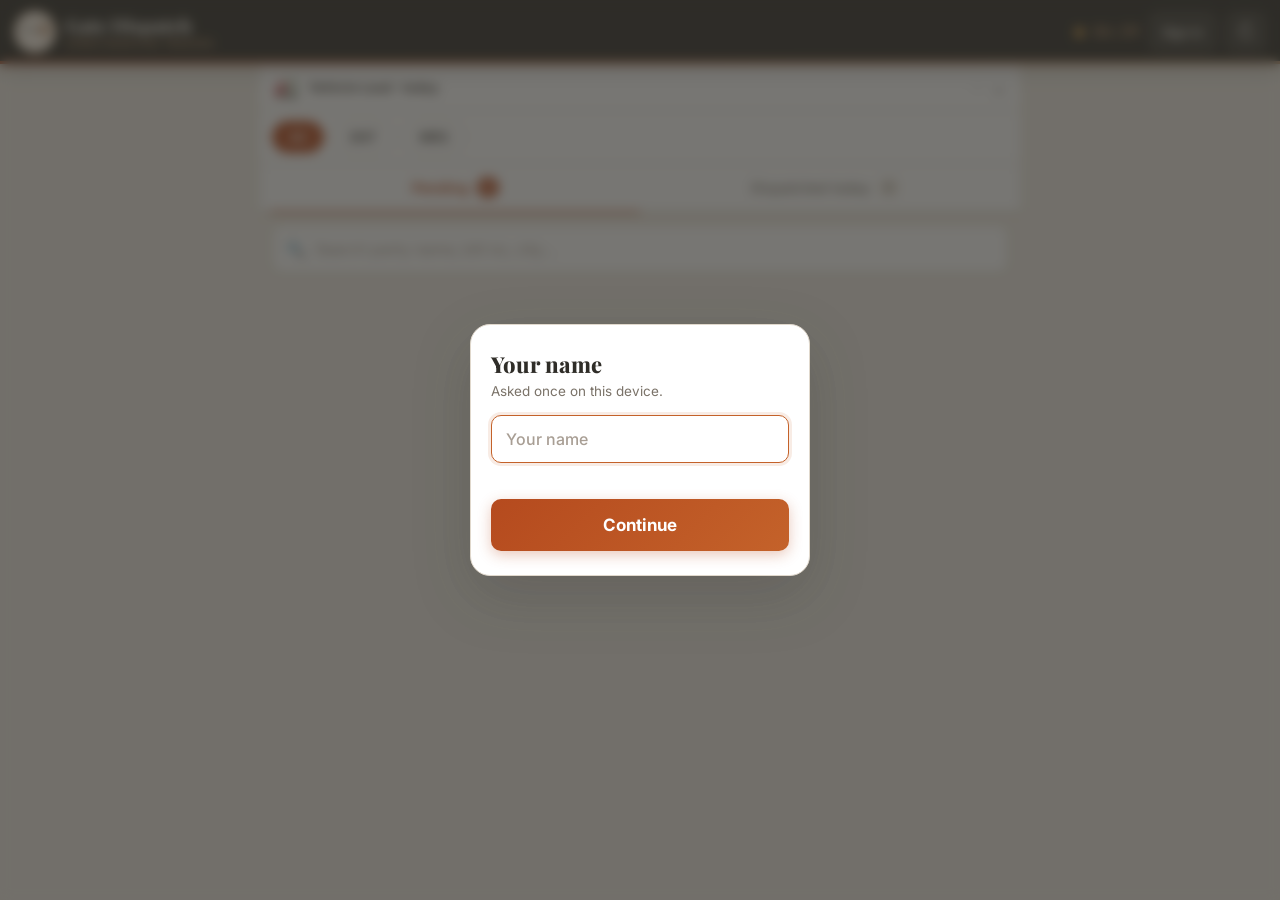
==== commit 045e848f: "Restore instant saves and SNT look; stop waiting forever on the sheet The last upload put back the o" ====
--- a/index.html
+++ b/index.html
@@ -7,14 +7,19 @@
 <meta name="apple-mobile-web-app-capable" content="yes"/>
 <title>Gate Dispatch · SNT</title>
 <link rel="preconnect" href="https://fonts.googleapis.com"/>
-<link href="https://fonts.googleapis.com/css2?family=Barlow+Condensed:wght@600;700;800&family=DM+Sans:wght@400;500;600;700&display=swap" rel="stylesheet"/>
+<link rel="preconnect" href="https://script.google.com"/>
+<link rel="preconnect" href="https://script.googleusercontent.com" crossorigin/>
+<link rel="preconnect" href="https://fonts.gstatic.com" crossorigin/>
+<link href="https://fonts.googleapis.com/css2?family=Playfair+Display:wght@800&family=Inter:wght@400;500;600;700&family=JetBrains+Mono:wght@500;700&display=swap" rel="stylesheet"/>
+<meta name="theme-color" content="#2f2d28"/>
+<link rel="icon" href="logo.png"/>
 <link rel="stylesheet" href="app.css"/>
 </head>
 <body>
 
 <header class="app-bar">
-  <span class="bar-logo">SNT</span>
-  <span class="bar-title">Gate Dispatch</span>
+  <span class="bar-logo"><img src="logo.png" alt="SNT"/></span>
+  <span class="bar-title"><b>Gate Dispatch</b><small>Shree Narayani Traders</small></span>
   <span class="status-dot" id="statusDot"></span>
   <span class="bar-clock" id="clock">--:--</span>
   <button class="who-btn" id="whoBtn" onclick="showGate('')"></button>
@@ -64,7 +69,7 @@
 const VEHICLES = [['big', '🚛 Big'], ['small', '🚐 Small'], ['self', '🧍 Self']];
 
 let records = [], packing = [], transports = [];
-let activeTab = 'pending', coFilter = 'All', openId = null, lastDispId = null, busy = false;
+let activeTab = 'pending', coFilter = 'All', openId = null, lastDispId = null;
 const draft = {};   // key -> what the gatekeeper has chosen so far on that card
 
 $('chips').innerHTML = COMPANIES.map(c =>
@@ -80,26 +85,31 @@
 
 function useBoard(d) {
   records = d.records; packing = d.packing || []; transports = d.transports || [];
-  snap.save('gate', d);
+  applyPending();
   render();
 }
-async function loadData() {
-  if (!records.length) {            // first paint: show today's last known list at once
-    const s = snap.load('gate');
-    if (s && Array.isArray(s.records) && String(s.now).substring(0, 10) === todayLocal()) { records = s.records; packing = s.packing || []; transports = s.transports || []; render(); }
+
+// How a save not yet confirmed by the sheet changes what is on screen.
+function applyOp(op) {
+  const p = op.params, r = records.find(x => x.key === p.key);
+  if (!r) return;
+  if (p.action === 'dispatch') {
+    if (!isPending(r)) return;
+    const sent = { status: 'Dispatched', dispatchTransport: p.transport, vehicle: p.vehicle, area: p.area, dispatchedAt: op.local.at };
+    Object.assign(r, sent, { dispatchCases: p.cases, remark: p.remark });
+    p.with.split(',').filter(Boolean).forEach(k => {
+      let o = records.find(x => x.key === k);
+      const pi = packing.findIndex(x => x.key === k);
+      if (!o && pi >= 0) { o = packing.splice(pi, 1)[0]; records.push(o); }
+      if (o) Object.assign(o, sent, { sentWith: r.billNo });
+    });
+  } else if (p.action === 'undo') {
+    Object.assign(r, { status: S_READY, dispatchTransport: '', vehicle: '', area: '', dispatchCases: '', remark: '', dispatchedAt: '' });
   }
-  setDot('load'); spin(true);
-  try {
-    const d = await api({ action: 'board' });
-    if (!d.ok) throw new Error(d.error || 'Load failed');
-    if (!Array.isArray(d.records)) throw new Error(OLD_SCRIPT);
-    setDot('ok', 'Connected');
-    useBoard(d);
-  } catch (e) {
-    setDot('err', e.message);
-    if (!records.length) $('list').innerHTML = connectionError(e.message);
-    else toast(e.message, 'err');
-  } finally { spin(false); }
+}
+function stamp() {
+  const n = new Date();
+  return today() + ' ' + pad(n.getHours()) + ':' + pad(n.getMinutes()) + ':' + pad(n.getSeconds());
 }
 
 const isPending = (r) => r.status === S_READY;
@@ -234,6 +244,7 @@
       ${r.city ? `<span class="ic" style="font-size:11px">📍 ${esc(r.city)}</span>` : ''}
       ${r.sentWith ? `<span class="note-chip">went with #${esc(r.sentWith)}</span>` : ''}
       ${r.lrNo ? `<span class="lr-chip">LR ${esc(r.lrNo)}</span>` : ''}
+      ${isSaving(r.key) ? '<span class="note-chip">⏳ saving…</span>' : ''}
     </div>
     ${r.remark ? `<div class="done-remark">📝 ${esc(r.remark)}</div>` : ''}
   </div>
@@ -252,8 +263,7 @@
 }
 function setD(key, field, value) { draft[key][field] = value; render(); }
 
-async function doDispatch(key) {
-  if (busy) return;
+function doDispatch(key) {
   const r = records.find(x => x.key === key), d = draft[key];
   const transport = d.transport === '__other' ? d.other.trim() : d.transport;
   const cases = parseInt(d.cases, 10);
@@ -268,37 +278,24 @@
     if (!d.area) document.getElementById('ap-' + key)?.querySelectorAll('button').forEach(b => b.classList.add('required-err'));
     toast(err, 'err'); return;
   }
-  busy = true;
-  const btn = document.getElementById('db-' + key);
-  if (btn) { btn.disabled = true; btn.textContent = 'Saving…'; }
-  try {
-    const res = await api({ action: 'dispatch', key, transport, vehicle: d.vehicle, area: d.area, cases: String(cases),
-      remark: d.remark.trim(), by: store.get('name'), with: Object.keys(d.with).filter(x => d.with[x]).join(',') });
-    if (!res.ok) throw new Error(res.error || 'Save failed');
-    delete draft[key]; openId = null; lastDispId = key;
-    toast('✓ ' + r.billNo + ' dispatched', 'ok');
-    if (res.board && Array.isArray(res.board.records)) useBoard(res.board); else await loadData();
-  } catch (e) {
-    toast(e.message, 'err');
-    if (btn) { btn.disabled = false; btn.innerHTML = '✓ &nbsp;Dispatch Now'; }
-  } finally { busy = false; }
-}
-
-async function doUndo(key) {
-  if (busy) return;
-  busy = true;
-  try {
-    const r = records.find(x => x.key === key);
-    const res = await api({ action: 'undo', key });
-    if (!res.ok) throw new Error(res.error || 'Undo failed');
-    toast('↩ ' + r.billNo + ' back to pending', 'ok');
-    setTab('pending');
-    if (res.board && Array.isArray(res.board.records)) useBoard(res.board); else await loadData();
-  } catch (e) { toast(e.message, 'err'); } finally { busy = false; }
-}
-
-startApp();
-setInterval(() => { if (!busy && !openId && store.get('name')) loadData(); }, 60000);
+  const params = { action: 'dispatch', key, transport, vehicle: d.vehicle, area: d.area, cases: String(cases),
+    remark: d.remark.trim(), by: store.get('name'), with: Object.keys(d.with).filter(x => d.with[x]).join(',') };
+  delete draft[key]; openId = null;
+  enqueue(params, '#' + r.billNo, { at: stamp() });
+  render();
+  toast('✓ ' + r.billNo + ' dispatched', 'ok');
+}
+
+function doUndo(key) {
+  const r = records.find(x => x.key === key);
+  enqueue({ action: 'undo', key }, 'Undo #' + r.billNo);
+  lastDispId = key;
+  setTab('pending');
+  toast('↩ ' + r.billNo + ' back to pending', 'ok');
+}
+
+startApp('', useBoard);
+setInterval(() => { if (!sending && !openId && store.get('name')) loadData(); }, 60000);
 </script>
 </body>
 </html>
--- a/app.css
+++ b/app.css
@@ -1,247 +1,191 @@
+/* Same look as the SNT website (shreenarayanitraders.com): cream page, charcoal header, terracotta accents. */
 *,*::before,*::after{box-sizing:border-box;margin:0;padding:0;-webkit-tap-highlight-color:transparent}
 :root{
-  --bg:#EEF1F5;
-  --surface:#FFF;
-  --border:#DDE2EC;
-  --border-strong:#B8C0CE;
-  --text:#0B0F1A;
-  --t2:#4A5568;
-  --t3:#9AA3B2;
-  --red:#D92B2B;--red-bg:#FFF1F1;--red-lt:#FECACA;
-  --green:#15803D;--green-bg:#F0FDF6;--green-lt:#BBF7D0;--green-dk:#0D5C2E;
-  --amber:#B45309;--amber-bg:#FFFAEB;--amber-lt:#FDE68A;
-  --blue:#1D4ED8;--blue-bg:#EFF6FF;
-  --big:#1E40AF;--big-bg:#EFF6FF;--big-lt:#BFDBFE;
-  --small:#5B21B6;--small-bg:#F5F3FF;--small-lt:#C4B5FD;
-  --s1:0 1px 3px rgba(0,0,0,.08),0 1px 2px rgba(0,0,0,.04);
-  --r:12px;--rs:8px
+  --cream:#f7f3ed;--charcoal:#2f2d28;--charcoal-2:#4a4640;
+  --terra-1:#b54a1e;--terra-2:#c4622a;--terra-3:#c89a6e;--terra-lt:#f5e8dc;--terra-xlt:#faf3ec;
+  --bg:#f0ece4;--surface:#fff;--surface2:#faf8f5;--surface3:#f2ede5;
+  --border:#e0d8cc;--border-strong:#cec4b4;
+  --text:#2f2d28;--t2:#4a4640;--t3:#7a7268;--t4:#a89e94;
+  --red:#b91c1c;--red-bg:#fff5f5;--red-lt:#fecaca;
+  --green:#1a7a4a;--green-bg:#f3faf5;--green-lt:#bfe3cc;--green-dk:#14532d;
+  --amber:#7a4200;--amber-bg:#fff8ee;--amber-lt:#e8b87a;
+  --blue:#1e4e8c;--blue-bg:#eef4fb;
+  --big:#1e4e8c;--big-bg:#eef4fb;--big-lt:#bcd2ec;
+  --small:#6b3a8a;--small-bg:#f6f0fa;--small-lt:#d6c1e6;
+  --s1:0 1px 3px rgba(47,45,40,.07),0 1px 2px rgba(47,45,40,.04);
+  --s2:0 4px 14px rgba(47,45,40,.09),0 1px 4px rgba(47,45,40,.05);
+  --r:14px;--rs:10px;
+  --mono:'JetBrains Mono','Courier New',monospace;
+  --serif:'Playfair Display',Georgia,serif
 }
 html{font-size:16px}
-body{background:var(--bg);font-family:'DM Sans',system-ui,sans-serif;color:var(--text);min-height:100vh;-webkit-font-smoothing:antialiased}
+body{background:var(--bg);font-family:'Inter',system-ui,-apple-system,sans-serif;color:var(--text);min-height:100vh;-webkit-font-smoothing:antialiased}
+::selection{background:var(--terra-lt);color:var(--terra-1)}
+button{font-family:inherit}
 
-/* ─── APP BAR ─────── */
-.app-bar{background:var(--surface);border-bottom:1.5px solid var(--border);height:56px;padding:0 14px;display:flex;align-items:center;gap:10px;position:sticky;top:0;z-index:200;box-shadow:0 1px 4px rgba(0,0,0,.08)}
-.bar-logo{background:var(--amber);color:#fff;font-family:'Barlow Condensed',sans-serif;font-weight:800;font-size:13px;letter-spacing:2px;padding:4px 10px;border-radius:6px;flex-shrink:0}
-.bar-title{font-weight:700;font-size:16px;flex:1}
-.bar-clock{font-family:'Barlow Condensed',sans-serif;font-weight:700;font-size:19px;color:var(--t2);flex-shrink:0}
-.refresh-btn{background:var(--bg);border:1.5px solid var(--border);color:var(--t2);width:40px;height:40px;border-radius:10px;font-size:20px;cursor:pointer;display:flex;align-items:center;justify-content:center;flex-shrink:0}
-.refresh-btn:active{background:var(--border)}
+/* ─── HEADER ─── */
+.app-bar{background:var(--charcoal);height:64px;padding:0 14px;display:flex;align-items:center;gap:10px;position:sticky;top:0;z-index:200;box-shadow:0 2px 20px rgba(0,0,0,.25)}
+.app-bar::after{content:'';position:absolute;left:0;right:0;bottom:0;height:3px;background:linear-gradient(90deg,var(--terra-1),var(--terra-2) 50%,var(--terra-3))}
+.bar-logo{width:42px;height:42px;border-radius:50%;flex-shrink:0;overflow:hidden;background:var(--cream);border:2px solid rgba(200,154,110,.45);box-shadow:0 0 0 3px rgba(200,154,110,.12),0 3px 10px rgba(0,0,0,.35)}
+.bar-logo img{width:100%;height:100%;object-fit:cover;display:block}
+.bar-title{flex:1;min-width:0;line-height:1.1;white-space:nowrap;overflow:hidden}
+.bar-title b{display:block;font-family:var(--serif);font-weight:800;font-size:19px;color:var(--cream);overflow:hidden;text-overflow:ellipsis}
+.bar-title small{display:block;font-size:9.5px;font-weight:600;letter-spacing:.9px;text-transform:uppercase;color:var(--terra-3);margin-top:3px;overflow:hidden;text-overflow:ellipsis}
+.bar-clock{font-family:var(--mono);font-weight:500;font-size:15px;color:var(--terra-3);flex-shrink:0}
+.refresh-btn,.who-btn{background:rgba(255,255,255,.08);border:1px solid rgba(255,255,255,.18);color:rgba(247,243,237,.85);height:40px;border-radius:10px;cursor:pointer;flex-shrink:0}
+.refresh-btn{width:40px;font-size:20px;display:flex;align-items:center;justify-content:center}
+.refresh-btn:active,.who-btn:active{background:rgba(255,255,255,.18)}
 .refresh-btn.spin{animation:spin .7s linear infinite}
 @keyframes spin{to{transform:rotate(360deg)}}
+.who-btn{padding:0 12px;font-size:13px;font-weight:600;max-width:96px;overflow:hidden;text-overflow:ellipsis;white-space:nowrap}
+.status-dot{width:9px;height:9px;border-radius:50%;flex-shrink:0;background:#f5b14a;transition:background .3s}
+.status-dot.ok{background:#4ade80;box-shadow:0 0 0 2px rgba(74,222,128,.25)}
+.status-dot.err{background:#f87171;box-shadow:0 0 0 2px rgba(248,113,113,.25)}
+.sync-pill{font-size:11px;font-weight:700;color:#fde6c8;background:rgba(200,154,110,.22);border:1px solid rgba(200,154,110,.5);border-radius:12px;padding:2px 8px;white-space:nowrap}
+.sync-pill[hidden]{display:none}
+@media(max-width:420px){.bar-clock{display:none}}
+@media(max-width:340px){.bar-title small{display:none}}
 
-/* ─── BANNER ──────── */
-/* status dot in app bar */
-.status-dot{width:9px;height:9px;border-radius:50%;flex-shrink:0;background:var(--amber);transition:background .3s}
-.status-dot.ok {background:var(--green)}
-.status-dot.err{background:var(--red)}
-@keyframes blink{0%,100%{opacity:1}50%{opacity:.25}}
-
-/* ─── VEHICLE PANEL ── */
-.veh-panel{background:var(--surface);border-bottom:2px solid var(--border)}
-.veh-toggle{width:100%;padding:10px 14px;display:flex;align-items:center;gap:10px;background:none;border:none;font-family:inherit;cursor:pointer;text-align:left}
+/* ─── VEHICLE PANEL ─── */
+.veh-panel{background:var(--surface);border-bottom:1.5px solid var(--border)}
+.veh-toggle{width:100%;padding:11px 14px;display:flex;align-items:center;gap:10px;background:none;border:none;cursor:pointer;text-align:left}
 .veh-toggle-title{font-size:13px;font-weight:700;color:var(--t2);flex:1}
-.veh-toggle-summary{font-size:12px;color:var(--t3)}
+.veh-toggle-summary{font-size:12.5px;color:var(--t3);font-family:var(--mono)}
 .veh-toggle-chevron{color:var(--t3);font-size:18px;transition:transform .2s}
 .veh-panel.open .veh-toggle-chevron{transform:rotate(180deg)}
 .veh-body{display:none;padding:0 12px 12px}
 .veh-panel.open .veh-body{display:block}
-
-/* Side by side vehicle cards */
 .veh-row{display:flex;gap:10px}
-.veh-card{flex:1;border-radius:var(--r);padding:13px;border:2px solid;text-align:center}
-.veh-card.big  {background:var(--big-bg);border-color:var(--big-lt)}
+.veh-card{flex:1;border-radius:var(--r);padding:13px;border:1.5px solid;text-align:center}
+.veh-card.big{background:var(--big-bg);border-color:var(--big-lt)}
 .veh-card.small{background:var(--small-bg);border-color:var(--small-lt)}
 .veh-icon{font-size:20px;display:block;margin-bottom:4px}
-.veh-name{font-family:'Barlow Condensed',sans-serif;font-weight:800;font-size:14px;letter-spacing:.5px;display:block;margin-bottom:8px}
-.veh-card.big  .veh-name{color:var(--big)}
-.veh-card.small .veh-name{color:var(--small)}
-.veh-cases{font-family:'Barlow Condensed',sans-serif;font-weight:800;font-size:28px;display:block;line-height:1}
-.veh-card.big   .veh-cases{color:var(--big)}
-.veh-card.small .veh-cases{color:var(--small)}
-.veh-cases-label{font-size:10px;font-weight:600;color:var(--t3);letter-spacing:.5px;text-transform:uppercase;display:block;margin-top:3px}
+.veh-name{font-weight:700;font-size:12px;letter-spacing:1.2px;display:block;margin-bottom:6px}
+.veh-card.big .veh-name,.veh-card.big .veh-cases{color:var(--big)}
+.veh-card.small .veh-name,.veh-card.small .veh-cases{color:var(--small)}
+.veh-cases{font-family:var(--mono);font-weight:700;font-size:28px;display:block;line-height:1}
+.veh-cases-label{font-size:10px;font-weight:600;color:var(--t3);letter-spacing:.8px;text-transform:uppercase;display:block;margin-top:4px}
 
-/* Transport search inside card */
-.tr-search{width:100%;padding:10px 13px;font-size:15px;font-family:inherit;background:var(--bg);border:1.5px solid var(--border);border-radius:var(--rs);outline:none;color:var(--text);margin-bottom:6px}
-.tr-search:focus{border-color:var(--blue);background:#fff}
-.tr-search::placeholder{color:var(--t3)}
-.tr-list{max-height:180px;overflow-y:auto;border:2px solid var(--border-strong);border-radius:var(--rs);background:var(--surface)}
-.tr-item{padding:12px 14px;font-size:15px;font-weight:600;cursor:pointer;border-bottom:1px solid var(--border)}
-.tr-item:last-child{border-bottom:none}
-.tr-item:active{background:var(--bg)}
-.tr-item.selected{background:var(--blue-bg);color:var(--blue)}
-.tr-none{padding:12px 14px;font-size:13px;color:var(--t3);font-style:italic}
+/* ─── PICKERS inside a card ─── */
+.veh-pick,.area-pick{display:flex;gap:8px}
+.veh-pick-btn,.area-btn{flex:1;padding:13px 6px;border-radius:var(--rs);font-size:14px;font-weight:600;border:1.5px solid var(--border-strong);background:var(--surface2);color:var(--t2);cursor:pointer;text-align:center;transition:all .12s;line-height:1.3}
+.veh-pick-btn.sel-big{background:var(--big-bg);border:2px solid var(--big);color:var(--big);font-weight:700}
+.veh-pick-btn.sel-small{background:var(--small-bg);border:2px solid var(--small);color:var(--small);font-weight:700}
+.veh-pick-btn.sel-self{background:var(--green-bg);border:2px solid var(--green);color:var(--green);font-weight:700}
+.area-btn.sel{background:var(--terra-lt);border:2px solid var(--terra-1);color:var(--terra-1);font-weight:700}
+.veh-pick-btn.required-err,.area-btn.required-err{border-color:var(--red)!important;background:var(--red-bg)!important}
 
-/* Vehicle picker inside card */
-.veh-pick{display:flex;gap:8px;margin-top:12px}
-.veh-pick-btn{flex:1;padding:11px 6px;border-radius:var(--rs);font-size:13px;font-weight:700;font-family:inherit;border:2px solid var(--border);background:var(--bg);color:var(--t2);cursor:pointer;text-align:center;transition:all .15s;line-height:1.3}
-.veh-pick-btn.sel-big  {background:var(--big-bg);border-color:var(--big);color:var(--big)}
-.veh-pick-btn.sel-small{background:var(--small-bg);border-color:var(--small);color:var(--small)}
-.veh-pick-btn.sel-self {background:#F0FDF6;border-color:var(--green-lt);color:var(--green)}
-.veh-pick-btn.required-err{border-color:var(--red)!important;background:var(--red-bg)!important}
+/* ─── COMPANY CHIPS ─── */
+.chips-row{background:var(--surface);border-bottom:1.5px solid var(--border);padding:10px 12px;display:flex;gap:8px;overflow-x:auto;scrollbar-width:none}
+.chips-row::-webkit-scrollbar{display:none}
+.chip{border:1.5px solid var(--border);background:var(--surface);color:var(--t2);padding:7px 16px;border-radius:20px;font-size:13.5px;font-weight:600;cursor:pointer;white-space:nowrap;flex-shrink:0;transition:all .12s}
+.chip.active{background:var(--terra-1);color:#fff;border-color:var(--terra-1)}
 
-/* Area picker */
-.area-pick{display:flex;gap:8px;margin-top:8px}
-.area-btn{flex:1;padding:12px 8px;border-radius:var(--rs);font-size:14px;font-weight:700;font-family:inherit;border:2px solid var(--border);background:var(--bg);color:var(--t2);cursor:pointer;text-align:center;transition:all .15s}
-.area-btn.sel{background:#FFF7ED;border-color:#FDBA74;color:#9A3412}
-.area-btn.required-err{border-color:var(--red)!important;background:var(--red-bg)!important}
+/* ─── TABS ─── */
+.tab-row{background:var(--surface);border-bottom:2px solid var(--border);padding:0 10px;display:flex;box-shadow:var(--s1)}
+.tab-btn{flex:1;justify-content:center;padding:13px 6px;font-size:14px;white-space:nowrap;font-weight:500;background:none;border:none;border-bottom:2.5px solid transparent;cursor:pointer;color:var(--t3);margin-bottom:-2px;display:flex;align-items:center;gap:8px;transition:all .15s}
+.tab-btn.active{color:var(--terra-1);border-bottom-color:var(--terra-1);font-weight:700}
+.tab-badge{font-family:var(--mono);font-size:12px;font-weight:600;min-width:22px;height:21px;padding:0 7px;border-radius:20px;display:inline-flex;align-items:center;justify-content:center;background:var(--surface3);color:var(--t3)}
+.tab-btn.active .tab-badge{background:var(--terra-1);color:#fff}
 
-/* ─── STATS ───────── */
-/* ─── COMPANY FILTER CHIPS ── */
-.chips-row{background:var(--surface);border-bottom:1.5px solid var(--border);padding:9px 12px;display:flex;gap:7px;overflow-x:auto;scrollbar-width:none}
-.chips-row::-webkit-scrollbar{display:none}
-.chip{border:1.5px solid var(--border);background:var(--surface);color:var(--t2);padding:7px 13px;border-radius:20px;font-size:13px;font-weight:700;font-family:inherit;cursor:pointer;white-space:nowrap;flex-shrink:0}
-.chip:active{opacity:.7}
-.chip.active{background:var(--text);color:#fff;border-color:var(--text)}
+/* ─── SEARCH ─── */
+.search-row{padding:12px 12px 2px;position:relative}
+.search-icon{position:absolute;left:26px;top:calc(50% + 5px);transform:translateY(-50%);color:var(--t4);font-size:16px;pointer-events:none}
+.search-input{width:100%;padding:13px 14px 13px 42px;font-size:16px;font-family:inherit;background:var(--surface);border:1.5px solid var(--border);border-radius:var(--rs);outline:none;color:var(--text);box-shadow:var(--s1);transition:border-color .15s,box-shadow .15s}
+.search-input:focus{border-color:var(--terra-2);box-shadow:0 0 0 3px rgba(196,98,42,.12)}
+.search-input::placeholder{color:var(--t4)}
 
-/* ─── PENDING/COMPLETED TABS ─── */
-.tab-row{background:var(--surface);border-bottom:2px solid var(--border);padding:0 14px;display:flex;gap:0}
-.tab-btn{
-  padding:12px 16px;font-size:14px;font-weight:700;font-family:inherit;
-  background:none;border:none;border-bottom:3px solid transparent;
-  cursor:pointer;color:var(--t3);margin-bottom:-2px;
-  display:flex;align-items:center;gap:8px;transition:color .15s
-}
-.tab-btn.active{color:var(--text);border-bottom-color:var(--text)}
-.tab-badge{
-  font-size:11px;font-weight:800;
-  min-width:20px;height:20px;padding:0 6px;border-radius:10px;
-  display:inline-flex;align-items:center;justify-content:center;
-  background:var(--border);color:var(--t3)
-}
-.tab-btn.active .tab-badge{background:var(--red);color:#fff}
-.tab-btn.active.no-urgent .tab-badge{background:var(--text);color:#fff}
-
-/* ─── SEARCH ──────── */
-.search-row{background:var(--surface);border-bottom:2px solid var(--border);padding:11px 12px;position:relative}
-.search-icon{position:absolute;left:25px;top:50%;transform:translateY(-50%);color:var(--t3);font-size:18px;pointer-events:none}
-.search-input{width:100%;padding:14px 14px 14px 44px;font-size:17px;font-family:inherit;background:var(--bg);border:2px solid var(--border-strong);border-radius:10px;outline:none;color:var(--text)}
-.search-input:focus{border-color:var(--blue);background:#fff}
-.search-input::placeholder{color:var(--t3)}
-
-/* ─── LIST ────────── */
+/* ─── LIST ─── */
 .list{padding:12px 11px 90px}
-.sec-label{font-size:11px;font-weight:700;text-transform:uppercase;letter-spacing:1px;color:var(--t3);padding:6px 3px 8px;display:flex;align-items:center;gap:8px}
+.sec-label{font-size:11px;font-weight:700;text-transform:uppercase;letter-spacing:1.2px;color:var(--t3);padding:6px 3px 9px;display:flex;align-items:center;gap:8px}
 .sec-label::after{content:'';flex:1;height:1px;background:var(--border)}
-.sec-label.lred{color:var(--red)}
+.sec-label.lred{color:var(--terra-1)}
 .sec-label.lgreen{color:var(--green)}
 
-/* ─── PENDING CARD ── */
-.card{background:var(--surface);border-radius:var(--r);border:1.5px solid var(--border);margin-bottom:10px;overflow:hidden;box-shadow:var(--s1)}
-.card.urgent{border-left:4px solid var(--red);background:var(--red-bg)}
+/* ─── PENDING CARD ─── */
+.card{background:var(--surface);border-radius:var(--r);border:1.5px solid var(--border);margin-bottom:10px;overflow:hidden;box-shadow:var(--s1);transition:box-shadow .15s}
+.card.open{border-color:var(--terra-3);box-shadow:var(--s2)}
+.card-head{padding:15px 14px 14px;cursor:pointer;user-select:none;display:flex;gap:10px;align-items:flex-start}
+.card-head:active{background:var(--terra-xlt)}
+.card-main{flex:1;min-width:0}
+.chevron{color:var(--t4);font-size:24px;flex-shrink:0;padding-top:2px;transition:transform .2s}
+.card.open>.card-head .chevron{transform:rotate(180deg);color:var(--terra-1)}
+.party-name{font-size:20px;font-weight:700;color:var(--text);margin-bottom:8px;line-height:1.25;word-break:break-word}
+.cases-row{display:flex;align-items:center;gap:8px;margin-bottom:10px;flex-wrap:wrap}
+.cases-badge{background:var(--charcoal);color:var(--cream);font-family:var(--mono);font-weight:700;font-size:15px;padding:5px 12px;border-radius:8px}
+.bill-info-row{display:flex;flex-wrap:wrap;gap:6px;align-items:center}
+.co-badge{font-size:11.5px;font-weight:600;padding:3px 10px;border-radius:20px;border:1px solid;white-space:nowrap}
+.co-SNT{background:var(--terra-lt);color:var(--terra-1);border-color:var(--terra-3)}
+.co-MRS,.co-MaaRani{background:#fbeef3;color:#8a2550;border-color:#e8b3c8}
+.co-SNTCash{background:var(--green-bg);color:var(--green);border-color:var(--green-lt)}
+.co-Lupin{background:var(--blue-bg);color:var(--blue);border-color:var(--big-lt)}
+.co-Sun{background:var(--amber-bg);color:var(--amber);border-color:var(--amber-lt)}
+.co-Torque{background:var(--small-bg);color:var(--small);border-color:var(--small-lt)}
+.bill-no-chip{font-family:var(--mono);font-size:12.5px;font-weight:500;color:var(--t2);background:var(--surface3);border:1px solid var(--border);padding:2px 7px;border-radius:6px}
+.ic{background:var(--surface2);border:1px solid var(--border);border-radius:16px;padding:3px 9px;font-size:12px;color:var(--t2);font-weight:500;display:inline-flex;align-items:center;gap:3px}
+.ic.blue{background:var(--amber-bg);border-color:var(--amber-lt);color:var(--amber);font-weight:600}
 
-.card-head{padding:16px 14px 14px;cursor:pointer;user-select:none;display:flex;gap:10px;align-items:flex-start}
-.card-main{flex:1;min-width:0}
-.chevron{color:var(--t3);font-size:24px;flex-shrink:0;padding-top:2px;transition:transform .2s}
-.card.open>.card-head .chevron{transform:rotate(180deg)}
+/* ─── CARD BODY (form) ─── */
+.card-body{display:none;padding:14px 14px 16px;border-top:1px solid var(--border);background:var(--surface2)}
+.card.open .card-body{display:block}
+.field-lbl{font-size:11px;font-weight:700;color:var(--t3);text-transform:uppercase;letter-spacing:1px;margin-bottom:7px}
+.t-select,.t-input{width:100%;padding:13px 14px;font-size:16px;font-family:inherit;font-weight:500;background:var(--surface);border:1.5px solid var(--border-strong);border-radius:var(--rs);color:var(--text);outline:none;transition:border-color .15s,box-shadow .15s}
+.t-select:focus,.t-input:focus{border-color:var(--terra-2);box-shadow:0 0 0 3px rgba(196,98,42,.12)}
+.t-input::placeholder{color:var(--t4)}
+.t-input.required-err{border-color:var(--red);background:var(--red-bg)}
+.t-warn{display:none;font-size:12.5px;font-weight:500;color:var(--amber);margin-top:6px;padding:7px 10px;background:var(--amber-bg);border-radius:6px;border-left:3px solid var(--amber-lt)}
+.t-warn.show{display:block}
+.with-item{display:flex;align-items:center;gap:12px;padding:12px 13px;border:1.5px solid var(--border);border-radius:var(--rs);margin-bottom:7px;font-size:14px;font-weight:500;cursor:pointer;background:var(--surface)}
+.with-item input{width:22px;height:22px;flex-shrink:0;accent-color:var(--terra-1)}
 
-/* Party name — large and bold, easy to read */
-.party-name{font-size:22px;font-weight:800;color:var(--text);margin-bottom:8px;line-height:1.2;word-break:break-word}
-.cases-row{display:flex;align-items:center;gap:8px;margin-bottom:10px;flex-wrap:wrap}
-.cases-badge{background:var(--text);color:#fff;font-family:'Barlow Condensed',sans-serif;font-weight:800;font-size:17px;padding:5px 13px;border-radius:8px;letter-spacing:.3px}
-.urgent-tag{background:var(--red);color:#fff;font-size:11px;font-weight:800;padding:4px 10px;border-radius:6px}
+.disp-btn{width:100%;padding:16px;background:linear-gradient(135deg,var(--terra-1),var(--terra-2));color:#fff;border:none;border-radius:var(--rs);font-size:17px;font-weight:700;cursor:pointer;margin-top:14px;display:flex;align-items:center;justify-content:center;gap:8px;box-shadow:0 4px 14px rgba(181,74,30,.3)}
+.disp-btn:active{transform:translateY(1px);box-shadow:0 2px 8px rgba(181,74,30,.3)}
+.disp-btn:disabled{opacity:.55}
 
-.bill-info-row{display:flex;flex-wrap:wrap;gap:5px;align-items:center}
-.co-badge{font-size:11px;font-weight:700;padding:3px 8px;border-radius:6px;border:1.5px solid;white-space:nowrap}
-.co-SNT    {background:#FFFBEB;color:#92400E;border-color:#FCD34D}
-.co-MaaRani{background:#FFF0F6;color:#9D174D;border-color:#F9A8D4}
-.co-Lupin  {background:var(--blue-bg);color:#1E40AF;border-color:#BFDBFE}
-.co-Sun    {background:#FFF7ED;color:#9A3412;border-color:#FDBA74}
-.co-Torque {background:#F5F3FF;color:#5B21B6;border-color:#C4B5FD}
-.bill-no-chip{font-family:'Barlow Condensed',monospace;font-size:13px;font-weight:700;color:var(--t2);background:var(--bg);border:1.5px solid var(--border);padding:3px 8px;border-radius:6px}
-.ic{background:var(--bg);border:1.5px solid var(--border);border-radius:16px;padding:4px 9px;font-size:11.5px;color:var(--t2);font-weight:500;display:inline-flex;align-items:center;gap:3px}
-.ic.blue{background:var(--blue-bg);border-color:#BFDBFE;color:#1E40AF;font-weight:700}
+/* ─── DISPATCHED CARD ─── */
+.done-card{background:var(--surface);border:1.5px solid var(--border);border-left:4px solid var(--green);border-radius:var(--r);margin-bottom:10px;overflow:hidden;box-shadow:var(--s1)}
+.done-card.highlight{animation:pulse-g 1.2s ease-out}
+@keyframes pulse-g{0%{box-shadow:0 0 0 0 rgba(26,122,74,.45)}60%{box-shadow:0 0 0 8px rgba(26,122,74,0)}100%{box-shadow:var(--s1)}}
+.done-top{padding:13px 13px 11px}
+.done-name{font-size:18px;font-weight:700;color:var(--text);margin-bottom:8px;line-height:1.25}
+.done-row1{display:flex;align-items:center;gap:6px;flex-wrap:wrap;margin-bottom:8px}
+.done-cases{background:var(--green);color:#fff;font-family:var(--mono);font-weight:700;font-size:14px;padding:3px 10px;border-radius:7px}
+.done-time{background:var(--surface3);border:1px solid var(--border);border-radius:16px;padding:3px 9px;font-family:var(--mono);font-size:12.5px;color:var(--t2);font-weight:500}
+.done-transport{background:var(--green-bg);border:1px solid var(--green-lt);border-radius:16px;padding:3px 9px;font-size:12px;color:var(--green-dk);font-weight:600;display:inline-flex;align-items:center;gap:3px}
+.veh-tag-big{background:var(--big-bg);border:1px solid var(--big-lt);border-radius:16px;padding:3px 9px;font-size:12px;color:var(--big);font-weight:700}
+.veh-tag-small{background:var(--small-bg);border:1px solid var(--small-lt);border-radius:16px;padding:3px 9px;font-size:12px;color:var(--small);font-weight:700}
+.done-row2{display:flex;align-items:center;gap:6px;flex-wrap:wrap}
+.was-chip,.note-chip{background:var(--amber-bg);border:1px solid var(--amber-lt);border-radius:12px;padding:3px 8px;font-size:11.5px;color:var(--amber);font-weight:600}
+.lr-chip{background:var(--green);color:#fff;border-radius:12px;padding:3px 9px;font-size:11.5px;font-weight:700;font-family:var(--mono)}
+.done-remark{font-size:12.5px;color:var(--t2);margin-top:8px}
+.undo-btn{display:flex;align-items:center;gap:10px;width:calc(100% - 26px);margin:0 13px 13px;padding:12px 14px;background:var(--surface2);border:1.5px solid var(--border-strong);border-radius:var(--rs);cursor:pointer;color:var(--t2);transition:all .12s}
+.undo-btn:active{background:var(--terra-lt);border-color:var(--terra-3)}
+.undo-icon{font-size:18px;color:var(--terra-1)}
+.undo-text{flex:1;text-align:left}
+.undo-label{font-size:14px;font-weight:700;display:block;color:var(--text)}
+.undo-sub{font-size:11.5px;color:var(--t3);display:block;margin-top:1px}
 
-/* ─── CARD BODY ───── */
-.card-body{display:none;padding:14px 13px 15px;border-top:1.5px solid var(--border)}
-.card.open .card-body{display:block}
-.field-lbl{font-size:11px;font-weight:700;color:var(--t2);text-transform:uppercase;letter-spacing:.6px;margin-bottom:7px}
-.t-select{width:100%;padding:13px 14px;font-size:16px;font-family:inherit;font-weight:600;background:var(--surface);border:2px solid var(--border-strong);border-radius:var(--rs);color:var(--text);outline:none}
-.t-select:focus{border-color:var(--blue)}
-.t-warn{display:none;font-size:12px;font-weight:600;color:var(--amber);margin-top:6px;padding:7px 10px;background:var(--amber-bg);border-radius:6px;border-left:3px solid var(--amber)}
-.t-warn.show{display:block}
+/* ─── LR ─── */
+.lr-row{display:flex;gap:9px;margin-top:13px}
+.lr-row .t-input{flex:1;min-width:0;font-size:18px;font-family:var(--mono)}
+.lr-save{background:linear-gradient(135deg,var(--terra-1),var(--terra-2));color:#fff;border:none;border-radius:var(--rs);font-size:16px;font-weight:700;padding:0 22px;cursor:pointer;flex-shrink:0;box-shadow:0 4px 14px rgba(181,74,30,.25)}
+.lr-save:disabled{opacity:.55}
 
-/* Vehicle picker inside card — handled above */
-
-.disp-btn{width:100%;padding:17px;background:var(--green);color:#fff;border:none;border-radius:var(--r);font-size:17px;font-weight:800;font-family:inherit;cursor:pointer;margin-top:12px;display:flex;align-items:center;justify-content:center;gap:8px;box-shadow:0 3px 14px rgba(21,128,61,.25)}
-.disp-btn:active{opacity:.85}
-
-/* ─── DONE CARD ───── */
-.done-card{background:var(--green-bg);border:1.5px solid var(--green-lt);border-radius:var(--r);margin-bottom:10px;overflow:hidden;box-shadow:var(--s1)}
-.done-card.highlight{animation:pulse-g 1.2s ease-out}
-@keyframes pulse-g{0%{box-shadow:0 0 0 0 rgba(21,128,61,.5)}60%{box-shadow:0 0 0 8px rgba(21,128,61,0)}100%{box-shadow:var(--s1)}}
-
-.done-top{padding:13px 13px 11px}
-.done-name{font-size:18px;font-weight:800;color:var(--green-dk);margin-bottom:7px;line-height:1.25}
-.done-row1{display:flex;align-items:center;gap:7px;flex-wrap:wrap;margin-bottom:8px}
-.done-cases{background:var(--green);color:#fff;font-family:'Barlow Condensed',sans-serif;font-weight:800;font-size:15px;padding:3px 10px;border-radius:7px}
-.done-time{background:#DCFCE7;border:1.5px solid var(--green-lt);border-radius:16px;padding:4px 10px;font-family:'Barlow Condensed',monospace;font-size:13px;color:var(--green-dk);font-weight:700}
-.done-transport{background:#DCFCE7;border:1.5px solid var(--green-lt);border-radius:16px;padding:4px 10px;font-size:12px;color:var(--green-dk);font-weight:700;display:inline-flex;align-items:center;gap:3px}
-.veh-tag-big  {background:var(--big-bg);border:1.5px solid var(--big-lt);border-radius:16px;padding:4px 10px;font-size:12px;color:var(--big);font-weight:700}
-.veh-tag-small{background:var(--small-bg);border:1.5px solid var(--small-lt);border-radius:16px;padding:4px 10px;font-size:12px;color:var(--small);font-weight:700}
-.done-row2{display:flex;align-items:center;gap:6px;flex-wrap:wrap}
-.was-chip{background:var(--amber-bg);border:1.5px solid var(--amber-lt);border-radius:12px;padding:3px 8px;font-size:11px;color:var(--amber);font-weight:600}
-
-/* Undo button — full width, always visible */
-.undo-btn{
-  display:flex;align-items:center;gap:10px;
-  width:calc(100% - 26px);margin:0 13px 13px;
-  padding:14px;background:#FEF3C7;border:2px solid #FCD34D;
-  border-radius:var(--rs);cursor:pointer;font-family:inherit;color:#78350F;
-  transition:background .15s
-}
-.undo-btn:active{background:#FDE68A}
-.undo-btn.disabled{opacity:.4;pointer-events:none}
-.undo-icon{font-size:18px}
-.undo-text{flex:1;text-align:left}
-.undo-label{font-size:14px;font-weight:800;display:block}
-.undo-sub{font-size:11px;font-weight:500;color:#92400E;display:block;margin-top:1px}
-
-/* ─── SETTINGS OVERLAY ── */
-.settings-overlay{position:fixed;inset:0;background:rgba(0,0,0,.5);z-index:500;display:flex;align-items:flex-end}
-.settings-sheet{background:var(--surface);border-radius:20px 20px 0 0;padding:24px 18px 36px;width:100%}
-.settings-title{font-size:18px;font-weight:800;margin-bottom:6px}
-.settings-sub{font-size:13px;color:var(--t2);margin-bottom:18px;line-height:1.6}
-.settings-label{font-size:11px;font-weight:700;color:var(--t2);text-transform:uppercase;letter-spacing:.6px;margin-bottom:7px}
-.settings-input{width:100%;padding:13px 14px;font-size:13px;font-family:monospace;background:var(--bg);border:2px solid var(--border-strong);border-radius:var(--rs);color:var(--text);outline:none;word-break:break-all}
-.settings-input:focus{border-color:var(--blue)}
-.settings-save{width:100%;padding:16px;background:var(--amber);color:#fff;border:none;border-radius:var(--r);font-size:16px;font-weight:800;font-family:inherit;cursor:pointer;margin-top:14px}
-.settings-save:active{opacity:.85}
-.settings-btn{background:var(--bg);border:1.5px solid var(--border);color:var(--t2);width:40px;height:40px;border-radius:10px;font-size:18px;cursor:pointer;display:flex;align-items:center;justify-content:center;flex-shrink:0}
+/* ─── EMPTY / TOAST / NAME GATE ─── */
 .empty{text-align:center;padding:60px 20px 40px}
-.empty-icon{font-size:52px;margin-bottom:14px}
-.empty-title{font-size:18px;font-weight:700;color:var(--t2);margin-bottom:6px}
+.empty-icon{font-size:48px;margin-bottom:14px;opacity:.6}
+.empty-title{font-size:18px;font-weight:600;color:var(--t2);margin-bottom:6px}
 .empty-sub{font-size:14px;color:var(--t3)}
-
-/* ─── TOAST ───────── */
-.toast{position:fixed;bottom:22px;left:50%;transform:translateX(-50%);padding:12px 22px;border-radius:24px;font-weight:700;font-size:13.5px;z-index:999;box-shadow:0 4px 14px rgba(0,0,0,.15);white-space:nowrap;pointer-events:none;opacity:0;transition:opacity .2s;max-width:92vw}
+.toast{position:fixed;bottom:22px;left:50%;transform:translateX(-50%);padding:12px 22px;border-radius:24px;font-weight:600;font-size:14px;z-index:999;box-shadow:0 8px 28px rgba(47,45,40,.25);white-space:nowrap;pointer-events:none;opacity:0;transition:opacity .2s;max-width:92vw;overflow:hidden;text-overflow:ellipsis}
 .toast.show{opacity:1}
-.toast.ok  {background:#052E16;color:#D1FAE5}
-.toast.err {background:#7F1D1D;color:#FEE2E2}
-.toast.info{background:#1E1B4B;color:#EDE9FE}
-
-/* ─── ADDITIONS FOR THE NEW FLOW ─── */
-.co-MRS{background:#FFF0F6;color:#9D174D;border-color:#F9A8D4}
-.co-SNTCash{background:#ECFDF5;color:#065F46;border-color:#6EE7B7}
-.nav-link{font-size:13px;font-weight:700;color:var(--blue);text-decoration:none;white-space:nowrap;flex-shrink:0;padding:8px 4px}
-.who-btn{background:var(--bg);border:1.5px solid var(--border);color:var(--t2);height:40px;padding:0 12px;border-radius:10px;font-size:13px;font-weight:700;font-family:inherit;cursor:pointer;flex-shrink:0;max-width:96px;overflow:hidden;text-overflow:ellipsis;white-space:nowrap}
-.t-input{width:100%;padding:13px 14px;font-size:16px;font-family:inherit;font-weight:600;background:var(--surface);border:2px solid var(--border-strong);border-radius:var(--rs);color:var(--text);outline:none}
-.t-input:focus{border-color:var(--blue)}
-.t-input.required-err{border-color:var(--red);background:var(--red-bg)}
-.with-item{display:flex;align-items:center;gap:12px;padding:12px 13px;border:2px solid var(--border);border-radius:var(--rs);margin-bottom:7px;font-size:14px;font-weight:600;cursor:pointer;background:var(--bg)}
-.with-item input{width:22px;height:22px;flex-shrink:0}
-.disp-btn:disabled{opacity:.55}
-.note-chip{background:var(--amber-bg);border:1.5px solid var(--amber-lt);border-radius:12px;padding:3px 8px;font-size:11px;color:var(--amber);font-weight:700}
-.lr-chip{background:var(--green);color:#fff;border-radius:12px;padding:3px 9px;font-size:11px;font-weight:800}
-.done-remark{font-size:12px;color:var(--green-dk);margin-top:8px;font-weight:500}
-.lr-row{display:flex;gap:9px;margin-top:13px}
-.lr-row .t-input{flex:1;min-width:0;font-size:18px}
-.lr-save{background:var(--green);color:#fff;border:none;border-radius:var(--rs);font-size:16px;font-weight:800;font-family:inherit;padding:0 20px;cursor:pointer;flex-shrink:0}
-.lr-save:disabled{opacity:.55}
-.gate{position:fixed;inset:0;background:var(--bg);z-index:600;display:flex;align-items:center;justify-content:center;padding:20px}
-.gate form{background:var(--surface);border:1.5px solid var(--border);border-radius:var(--r);padding:24px 20px;width:100%;max-width:340px;box-shadow:var(--s1)}
-.gate h2{font-size:20px;font-weight:800;margin-bottom:4px}
-.gate p{font-size:13px;color:var(--t2);margin-bottom:16px}
+.toast.ok{background:var(--charcoal);color:var(--cream);border-left:4px solid #4ade80}
+.toast.err{background:#7f1d1d;color:#fee2e2}
+.toast.info{background:var(--charcoal);color:var(--cream)}
+.gate{position:fixed;inset:0;background:rgba(47,45,40,.65);backdrop-filter:blur(6px);z-index:600;display:flex;align-items:center;justify-content:center;padding:20px}
+.gate form{background:var(--surface);border:1.5px solid var(--border);border-radius:20px;padding:24px 20px;width:100%;max-width:340px;box-shadow:0 20px 60px rgba(47,45,40,.2)}
+.gate h2{font-family:var(--serif);font-size:22px;font-weight:800;margin-bottom:4px}
+.gate p{font-size:13.5px;color:var(--t3);margin-bottom:16px}
 .gate .t-input{margin-bottom:10px}
 .gate-err{color:var(--red);font-size:13px;font-weight:600;min-height:20px}
+
 @media(min-width:760px){.list,.chips-row,.tab-row,.search-row,.veh-panel{max-width:760px;margin-left:auto;margin-right:auto}}
-.bar-title{white-space:nowrap;overflow:hidden;text-overflow:ellipsis;min-width:0}
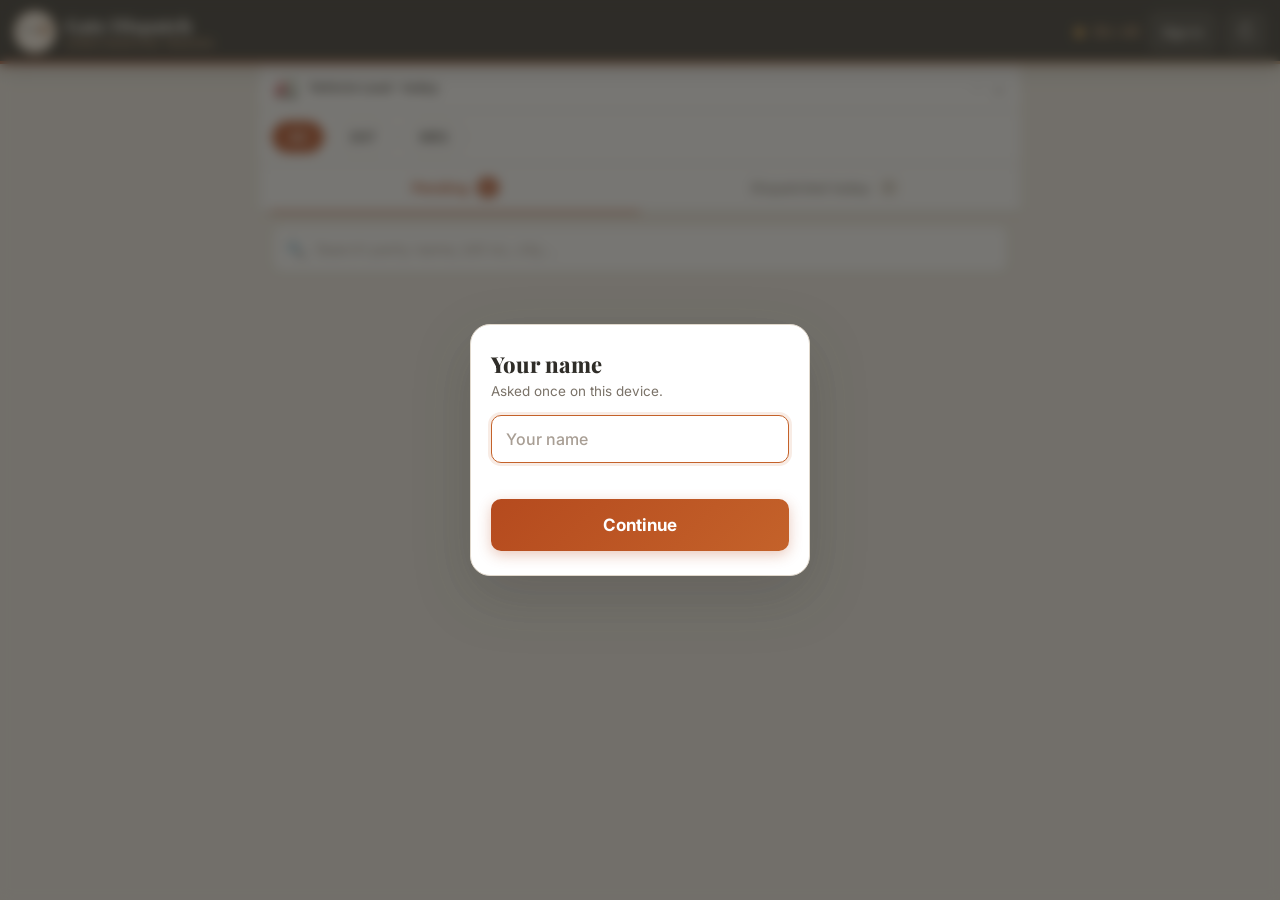
==== commit 03665262: "Add files via upload" ====
--- a/index.html
+++ b/index.html
@@ -52,14 +52,14 @@
 
 <div class="search-row">
   <span class="search-icon">🔍</span>
-  <input type="search" id="searchInput" class="search-input" placeholder="Search party name, bill no, city…" oninput="render()"/>
+  <input type="search" id="searchInput" class="search-input" placeholder="Search party name, bill no, city…" oninput="renderSoon()"/>
 </div>
 
 <main class="list" id="list">
   <div class="empty"><div class="empty-icon">🔌</div><div class="empty-title">Connecting…</div><div class="empty-sub">Please wait</div></div>
 </main>
 
-<script src="app.js"></script>
+<script src="app.js?v=21"></script>
 <script>
 document.body.insertAdjacentHTML('beforeend', GATE_HTML);
 
@@ -86,7 +86,7 @@
 function useBoard(d) {
   records = d.records; packing = d.packing || []; transports = d.transports || [];
   applyPending();
-  render();
+  safeRender();
 }
 
 // How a save not yet confirmed by the sheet changes what is on screen.
@@ -95,7 +95,7 @@
   if (!r) return;
   if (p.action === 'dispatch') {
     if (!isPending(r)) return;
-    const sent = { status: 'Dispatched', dispatchTransport: p.transport, vehicle: p.vehicle, area: p.area, dispatchedAt: op.local.at };
+    const sent = { status: 'Dispatched', dispatchTransport: p.transport, vehicle: p.vehicle, area: p.area, dispatchedAt: op.local.at, _op: p.op };
     Object.assign(r, sent, { dispatchCases: p.cases, remark: p.remark });
     p.with.split(',').filter(Boolean).forEach(k => {
       let o = records.find(x => x.key === k);
@@ -103,8 +103,15 @@
       if (!o && pi >= 0) { o = packing.splice(pi, 1)[0]; records.push(o); }
       if (o) Object.assign(o, sent, { sentWith: r.billNo });
     });
+    String(p.linked || '').split(',').filter(Boolean).forEach(k => {
+      if (records.some(x => x.key === k)) return;
+      const l = (r.linked || []).find(x => x.key === k);
+      if (l) records.push(Object.assign({ key: k, billNo: l.billNo, company: l.company, firm: l.company, party: l.party || r.party, city: r.city, cases: '', _linked: true }, sent, { sentWith: r.billNo }));
+    });
   } else if (p.action === 'undo') {
-    Object.assign(r, { status: S_READY, dispatchTransport: '', vehicle: '', area: '', dispatchCases: '', remark: '', dispatchedAt: '' });
+    Object.assign(r, { status: S_READY, dispatchTransport: '', vehicle: '', area: '', dispatchCases: '', remark: '', dispatchedAt: '', _op: '' });
+    // the bills that went with it go back too (linked bills are shown again on its card after the next refresh)
+    records = records.filter(x => !(x.sentWith === r.billNo && x.key !== r.key));
   }
 }
 function stamp() {
@@ -113,6 +120,8 @@
 }
 
 const isPending = (r) => r.status === S_READY;
+// "Dispatched today" holds only today's dispatches: what left on an earlier day is closed and cannot be changed here
+const isDoneToday = (r) => !isPending(r) && String(r.dispatchedAt || '').substring(0, 10) === today();
 const sentCases = (r) => parseInt(r.dispatchCases || r.cases, 10) || 0;
 
 function visible() {
@@ -124,9 +133,9 @@
 function render() {
   const inCo = records.filter(r => coFilter === 'All' || r.company === coFilter);
   $('cntPending').textContent = inCo.filter(isPending).length;
-  $('cntDone').textContent = inCo.filter(r => !isPending(r)).length;
-
-  const done = records.filter(r => !isPending(r));
+  $('cntDone').textContent = inCo.filter(isDoneToday).length;
+
+  const done = records.filter(isDoneToday);
   const big = done.filter(r => r.vehicle === 'big').reduce((s, r) => s + sentCases(r), 0);
   const small = done.filter(r => r.vehicle === 'small').reduce((s, r) => s + sentCases(r), 0);
   $('bigCases').textContent = big; $('smallCases').textContent = small;
@@ -144,7 +153,7 @@
       html = `<div class="sec-label">PENDING &nbsp;${list.length}</div>` + list.map(pendingCard).join('');
     }
   } else {
-    const list = vis.filter(r => !isPending(r)).sort((a, b) => b.dispatchedAt.localeCompare(a.dispatchedAt));
+    const list = vis.filter(isDoneToday).sort((a, b) => b.dispatchedAt.localeCompare(a.dispatchedAt));
     html = list.length
       ? `<div class="sec-label lgreen">✓ DISPATCHED TODAY &nbsp;${list.length}</div>` + list.map(doneCard).join('')
       : `<div class="empty"><div class="empty-icon">📋</div><div class="empty-title">No dispatches yet today</div><div class="empty-sub">Dispatched bills will appear here</div></div>`;
@@ -181,10 +190,15 @@
         ${r.city ? `<span class="ic">📍 ${esc(r.city)}</span>` : ''}
         ${r.billDate ? `<span class="ic">📅 ${esc(r.billDate)}</span>` : ''}
       </div>
+      ${r.linked && r.linked.length ? `<div class="bill-info-row" style="margin-top:6px">
+        <span class="ic" style="font-weight:700">🔗 Goes together:</span>
+        ${r.linked.map(x => `<span class="co-badge ${coClass(x.company)}">${esc(x.company)}</span><span class="bill-no-chip">#${esc(x.billNo)}</span>`).join('')}
+      </div>` : ''}
+      ${r.goesWith ? `<div class="t-warn show" style="margin-top:8px">⚠ ${esc(String(r.flag || '').split('; ').filter(f => f.indexOf('LINK: ') === 0).map(f => f.substring(6)).join(' · ') || ('Bill says it goes with #' + r.goesWith + '. Check before sending.'))}</div>` : ''}
     </div>
     <div class="chevron">⌄</div>
   </div>
-  <div class="card-body">
+  ${openId !== r.key ? '' : `<div class="card-body">
     <div class="field-lbl">Transport</div>
     <select class="t-select" onchange="setD('${k}','transport',this.value)">
       ${d.transport ? '' : '<option value="" selected>Choose transport…</option>'}
@@ -215,7 +229,7 @@
     <input class="t-input" placeholder="Anything to note" value="${esc(d.remark)}" oninput="draft['${k}'].remark=this.value">
 
     <button class="disp-btn" id="db-${k}" onclick="doDispatch('${k}')">✓ &nbsp;Dispatch Now</button>
-  </div>
+  </div>`}
 </div>`;
 }
 
@@ -279,15 +293,27 @@
     toast(err, 'err'); return;
   }
   const params = { action: 'dispatch', key, transport, vehicle: d.vehicle, area: d.area, cases: String(cases),
-    remark: d.remark.trim(), by: store.get('name'), with: Object.keys(d.with).filter(x => d.with[x]).join(',') };
+    remark: d.remark.trim(), by: store.get('name'), with: Object.keys(d.with).filter(x => d.with[x]).join(','),
+    linked: (r.linked || []).map(x => x.key).join(',') };
   delete draft[key]; openId = null;
   enqueue(params, '#' + r.billNo, { at: stamp() });
   render();
-  toast('✓ ' + r.billNo + ' dispatched', 'ok');
+  toast('✓ ' + [r.billNo].concat((r.linked || []).map(x => x.billNo)).join(', ') + ' dispatched', 'ok');
 }
 
 function doUndo(key) {
   const r = records.find(x => x.key === key);
+  // its dispatch has not left this phone yet: simply forget it (nothing to undo on the sheet)
+  // (only one that has never been tried: a tried one may have reached the sheet with its reply lost)
+  const waiting = outbox.findIndex((o, n) => o.params.action === 'dispatch' && o.params.key === key && !o.tries && !(n === 0 && sending));
+  if (waiting >= 0) {
+    outbox.splice(waiting, 1); saveOutbox();
+    applyOp({ params: { action: 'undo', key }, local: {} });
+    lastDispId = key; setTab('pending'); toast('↩ ' + r.billNo + ' back to pending', 'ok');
+    setTimeout(loadData, 300);          // the bills that were ticked with it come back from the sheet
+    return;
+  }
+  // any phone may undo any dispatch (until its LR is entered)
   enqueue({ action: 'undo', key }, 'Undo #' + r.billNo);
   lastDispId = key;
   setTab('pending');
--- a/app.css
+++ b/app.css
@@ -189,3 +189,25 @@
 .gate-err{color:var(--red);font-size:13px;font-weight:600;min-height:20px}
 
 @media(min-width:760px){.list,.chips-row,.tab-row,.search-row,.veh-panel{max-width:760px;margin-left:auto;margin-right:auto}}
+
+/* ─── LR: capitals + scan ─── */
+.lr-row .t-input{text-transform:uppercase}
+.lr-row .t-input::placeholder{text-transform:none}
+.lr-scan{width:54px;flex-shrink:0;border-radius:var(--rs);border:1.5px solid var(--border-strong);background:var(--surface);font-size:22px;cursor:pointer}
+.lr-scan:active{background:var(--terra-lt);border-color:var(--terra-3)}
+.lr-save.ready{animation:ready 1s ease-out 2}
+@keyframes ready{0%{box-shadow:0 0 0 0 rgba(181,74,30,.55)}100%{box-shadow:0 0 0 10px rgba(181,74,30,0)}}
+.scan-box{position:fixed;inset:0;z-index:700;background:#000;display:flex;flex-direction:column}
+.scan-box[hidden]{display:none}
+.scan-box video{position:absolute;inset:0;width:100%;height:100%;object-fit:cover}
+.scan-frame{position:absolute;left:50%;top:44%;width:min(78vw,340px);height:min(78vw,340px);transform:translate(-50%,-50%);border:3px solid rgba(255,255,255,.9);border-radius:18px;box-shadow:0 0 0 100vmax rgba(0,0,0,.45)}
+.scan-top{position:absolute;top:0;left:0;right:0;padding:18px 16px;text-align:center;color:#fff;font-weight:600;font-size:15px;background:linear-gradient(rgba(0,0,0,.6),transparent)}
+.scan-bar{position:absolute;bottom:0;left:0;right:0;padding:18px 16px 26px;display:flex;gap:10px;justify-content:center;background:linear-gradient(transparent,rgba(0,0,0,.6))}
+.scan-btn{flex:1;max-width:200px;padding:15px;border-radius:12px;border:1px solid rgba(255,255,255,.3);background:rgba(255,255,255,.15);color:#fff;font-size:16px;font-weight:700;cursor:pointer}
+.scan-btn.close{background:var(--terra-1);border-color:var(--terra-1)}
+.scan-pick{position:absolute;left:12px;right:12px;bottom:100px;background:var(--surface);border-radius:16px;padding:16px;max-height:60vh;overflow:auto;box-shadow:0 20px 60px rgba(0,0,0,.4)}
+.scan-pick[hidden]{display:none}
+.scan-pick-title{font-weight:700;font-size:15px;margin-bottom:10px;color:var(--text)}
+.scan-cand{display:block;width:100%;text-align:left;padding:14px;margin-bottom:8px;border-radius:var(--rs);border:1.5px solid var(--terra-3);background:var(--terra-xlt);font-family:var(--mono);font-size:18px;font-weight:700;color:var(--text);cursor:pointer}
+.scan-raw{font-size:11.5px;color:var(--t3);word-break:break-all;margin:6px 0 12px}
+.scan-pick .scan-btn{max-width:none;width:100%;background:var(--charcoal);border-color:var(--charcoal)}
